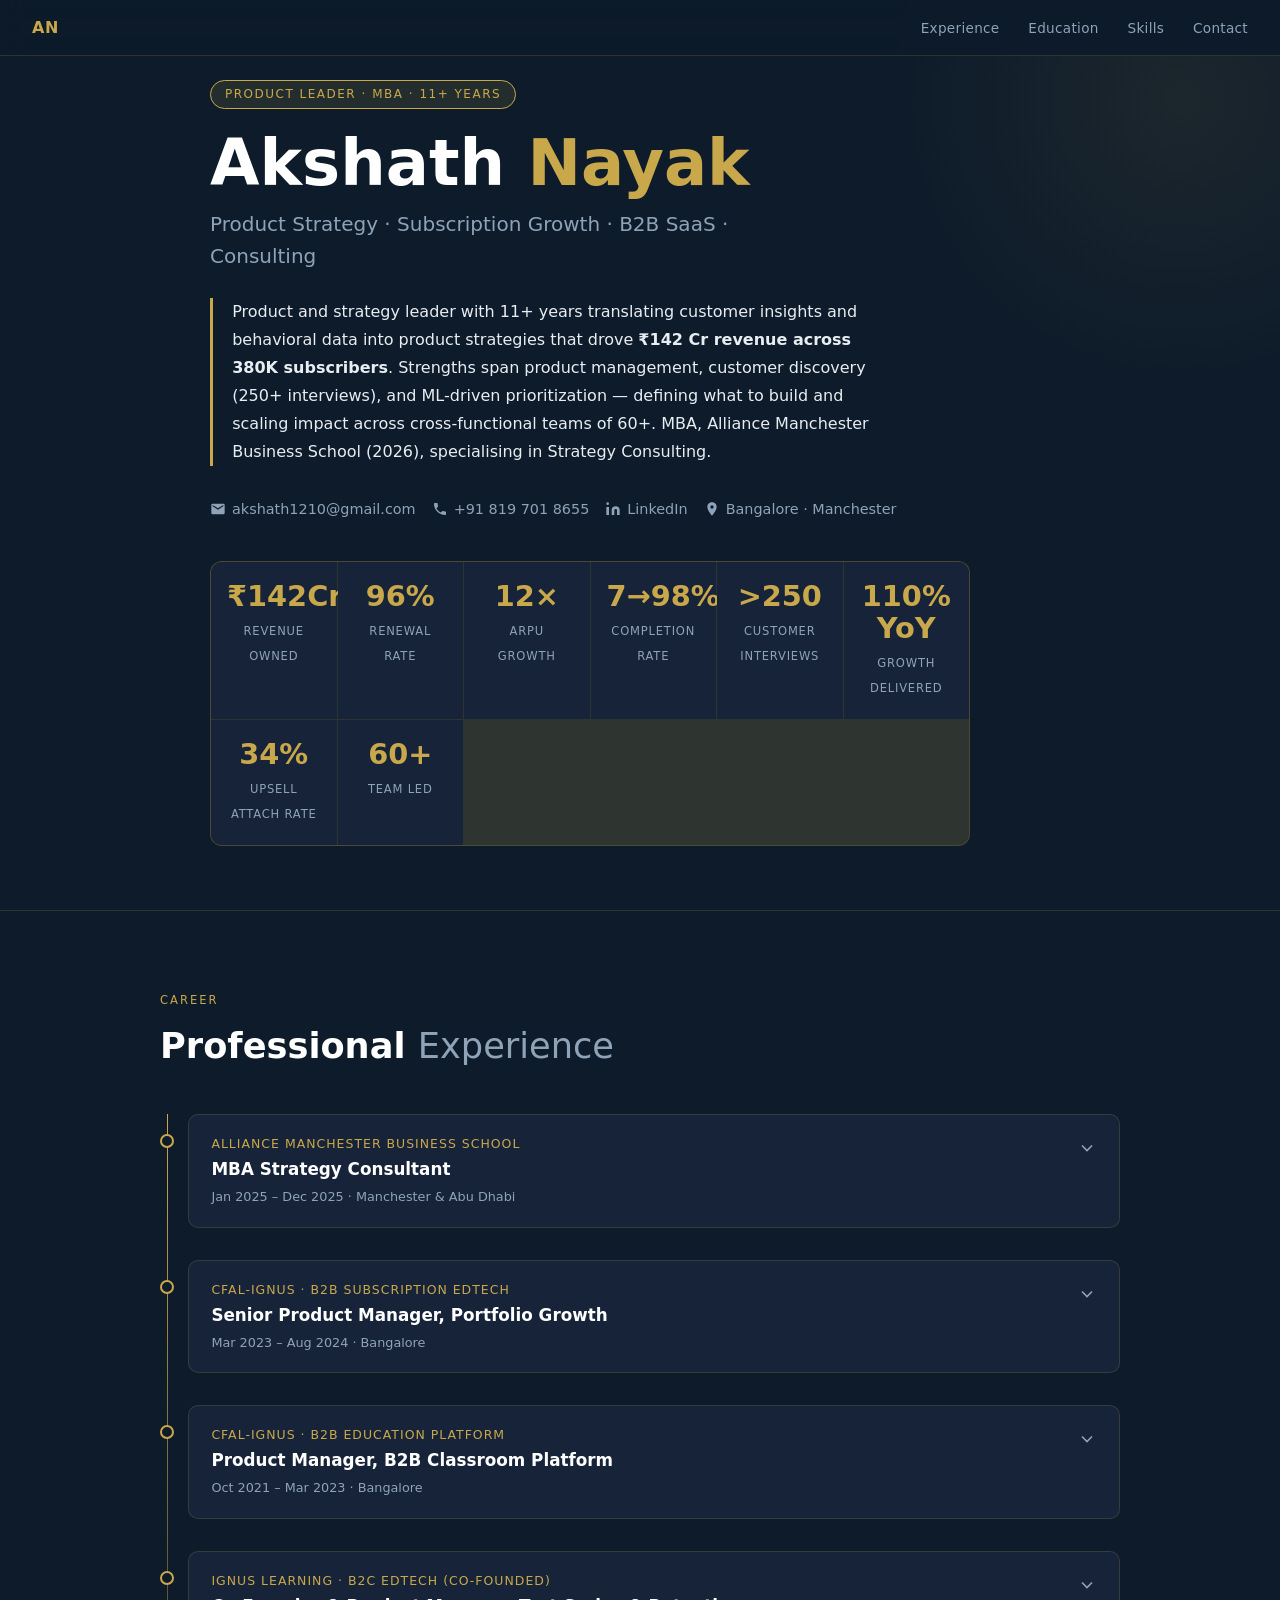
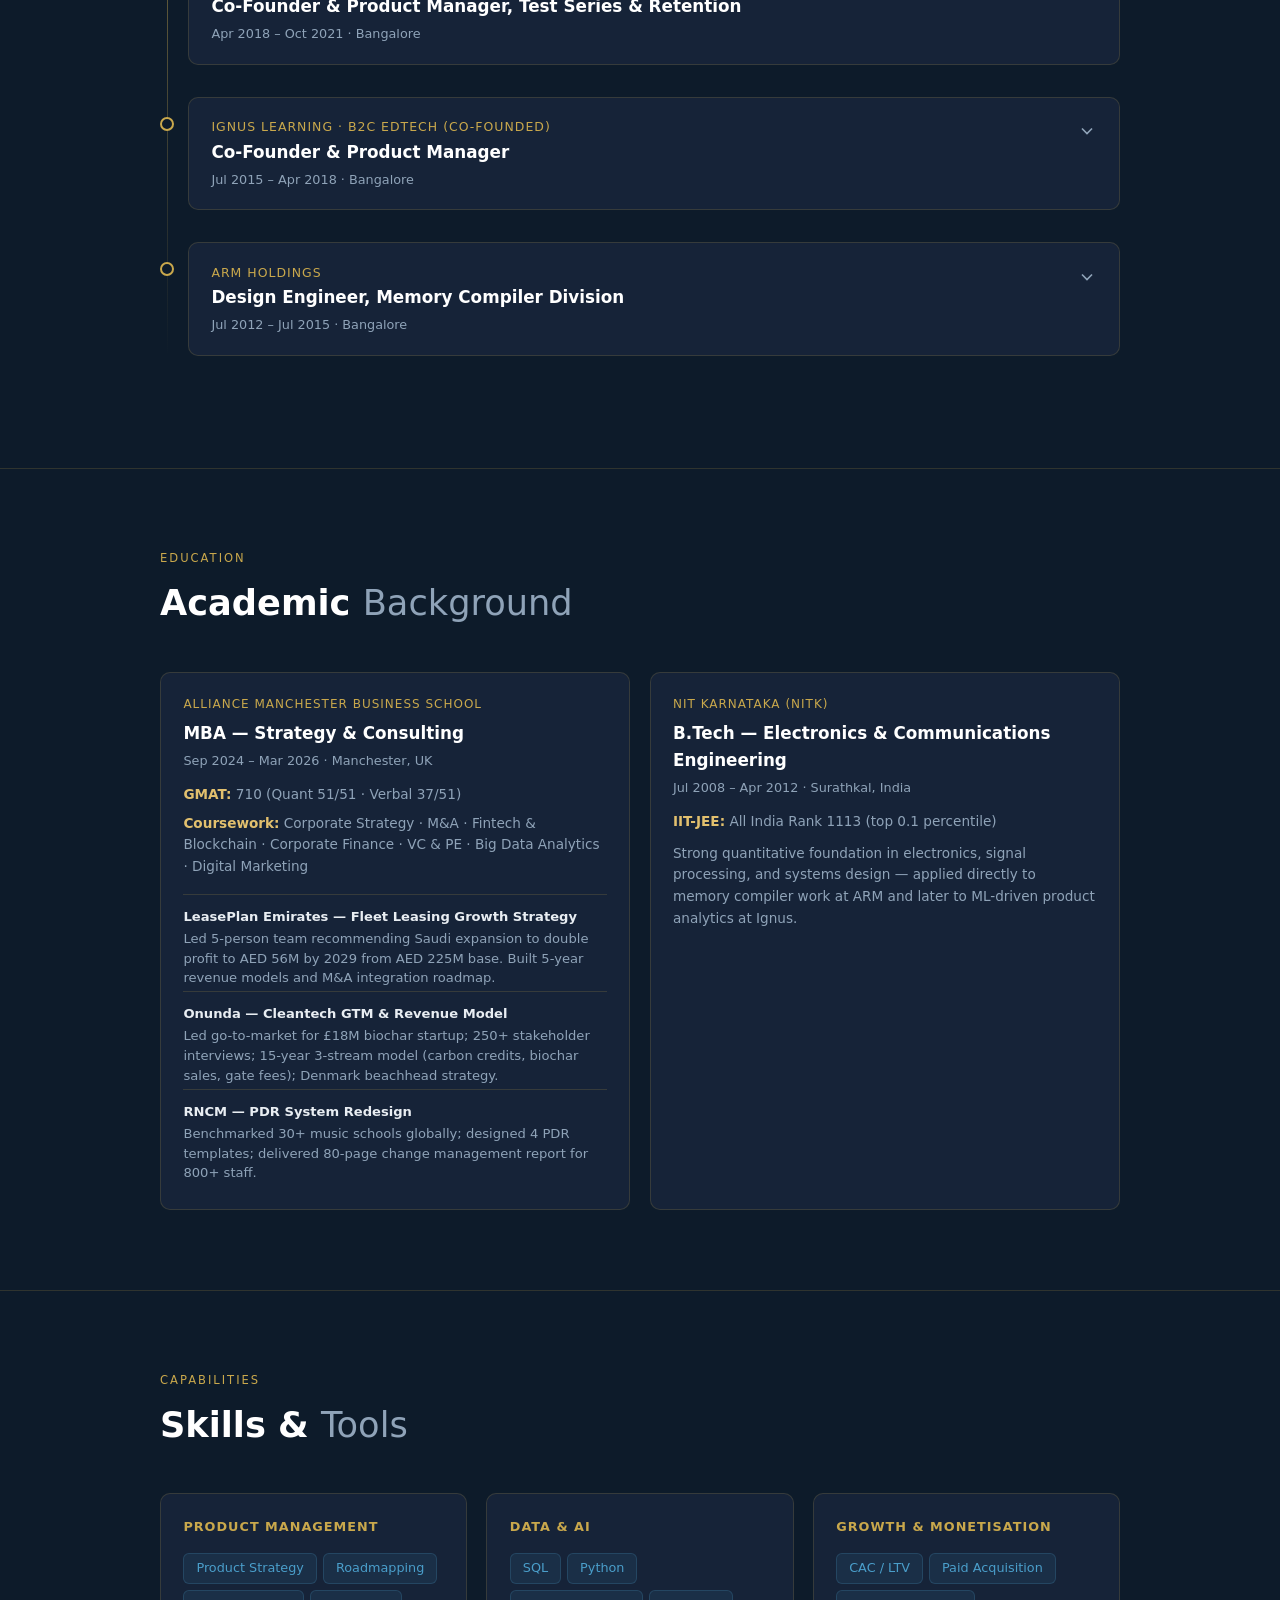
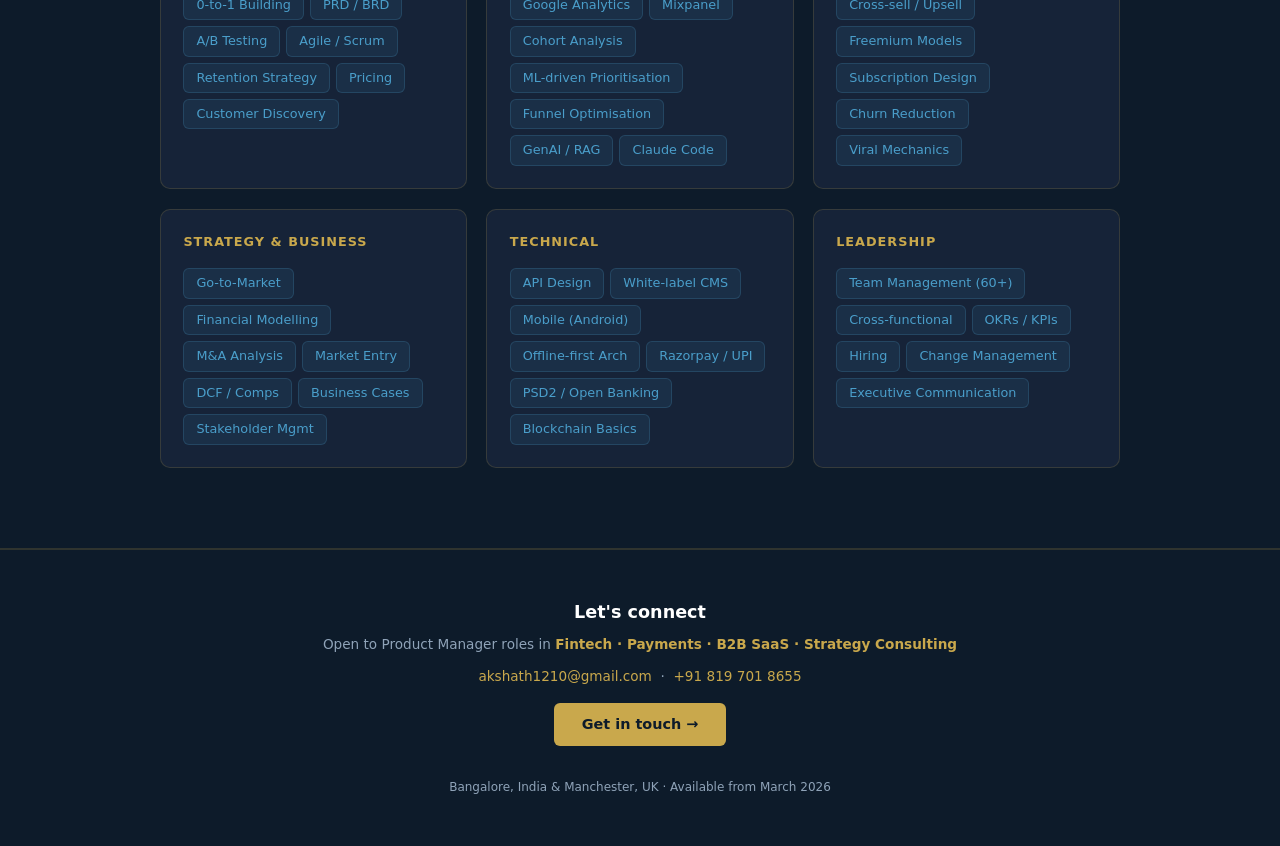
==== index.html @ f78ecde2 "Rename akshath.html to index.html" ====
<!DOCTYPE html>
<html lang="en">
<head>
  <meta charset="UTF-8">
  <meta name="viewport" content="width=device-width, initial-scale=1.0">
  <title>Akshath Nayak — Product Leader</title>
  <style>
    :root {
      --navy: #0d1b2a;
      --navy-mid: #142236;
      --navy-light: #1e3452;
      --gold: #c9a84c;
      --gold-light: #e2c06e;
      --gold-pale: #f0d898;
      --text: #e8edf2;
      --text-muted: #8fa3b8;
      --accent: #4a9eca;
      --card-bg: #162338;
      --card-border: rgba(201,168,76,0.18);
    }

    * { margin: 0; padding: 0; box-sizing: border-box; }

    html { scroll-behavior: smooth; }

    body {
      background: var(--navy);
      color: var(--text);
      font-family: 'Segoe UI', system-ui, -apple-system, sans-serif;
      line-height: 1.6;
      overflow-x: hidden;
    }

    /* ── NAV ── */
    nav {
      position: fixed; top: 0; left: 0; right: 0; z-index: 100;
      background: rgba(13,27,42,0.92);
      backdrop-filter: blur(10px);
      border-bottom: 1px solid var(--card-border);
      display: flex; align-items: center; justify-content: space-between;
      padding: 0 2rem; height: 56px;
    }
    nav .brand { color: var(--gold); font-weight: 700; font-size: 1rem; letter-spacing: 0.5px; }
    nav ul { list-style: none; display: flex; gap: 1.8rem; }
    nav a { color: var(--text-muted); text-decoration: none; font-size: 0.85rem; letter-spacing: 0.3px; transition: color 0.2s; }
    nav a:hover { color: var(--gold); }

    /* ── HERO ── */
    #hero {
      min-height: 100vh;
      display: flex; flex-direction: column; justify-content: center;
      padding: 80px 2rem 4rem;
      position: relative;
      overflow: hidden;
    }
    #hero::before {
      content: '';
      position: absolute; top: -200px; right: -200px;
      width: 600px; height: 600px;
      background: radial-gradient(circle, rgba(201,168,76,0.08) 0%, transparent 70%);
      pointer-events: none;
    }
    .hero-inner { max-width: 860px; margin: 0 auto; width: 100%; }
    .hero-tag {
      display: inline-block;
      background: rgba(201,168,76,0.12);
      border: 1px solid var(--gold);
      color: var(--gold);
      font-size: 0.75rem; letter-spacing: 1.5px; text-transform: uppercase;
      padding: 4px 14px; border-radius: 20px; margin-bottom: 1.2rem;
    }
    h1 {
      font-size: clamp(2.4rem, 6vw, 4rem);
      font-weight: 700; line-height: 1.1;
      color: #fff;
      margin-bottom: 0.6rem;
    }
    h1 span { color: var(--gold); }
    .hero-sub {
      font-size: clamp(1rem, 2.5vw, 1.25rem);
      color: var(--text-muted);
      margin-bottom: 1.6rem;
      max-width: 620px;
    }
    .hero-summary {
      font-size: 1rem; color: var(--text);
      max-width: 680px; line-height: 1.75;
      margin-bottom: 2rem;
      border-left: 3px solid var(--gold);
      padding-left: 1.2rem;
    }
    .hero-contacts {
      display: flex; flex-wrap: wrap; gap: 1rem; margin-bottom: 2.5rem;
    }
    .hero-contacts a {
      color: var(--text-muted); text-decoration: none; font-size: 0.9rem;
      display: flex; align-items: center; gap: 6px;
      transition: color 0.2s;
    }
    .hero-contacts a:hover { color: var(--gold); }
    .hero-contacts svg { width: 16px; height: 16px; fill: currentColor; }

    /* ── STATS ROW ── */
    .stats-row {
      display: grid; grid-template-columns: repeat(auto-fit, minmax(120px, 1fr));
      gap: 1px; background: var(--card-border);
      border: 1px solid var(--card-border); border-radius: 12px;
      overflow: hidden; max-width: 760px;
    }
    .stat {
      background: var(--card-bg);
      padding: 1.2rem 1rem; text-align: center;
      transition: background 0.2s;
    }
    .stat:hover { background: var(--navy-light); }
    .stat-num {
      display: block;
      font-size: 1.8rem; font-weight: 700; color: var(--gold);
      line-height: 1.1; margin-bottom: 4px;
    }
    .stat-label { font-size: 0.72rem; color: var(--text-muted); text-transform: uppercase; letter-spacing: 0.8px; }

    /* ── SECTIONS ── */
    section { padding: 80px 2rem; }
    .section-inner { max-width: 960px; margin: 0 auto; }
    .section-title {
      font-size: 0.72rem; text-transform: uppercase; letter-spacing: 2px;
      color: var(--gold); margin-bottom: 0.5rem;
    }
    h2 { font-size: clamp(1.6rem, 3vw, 2.2rem); color: #fff; margin-bottom: 2.5rem; }
    h2 .dim { color: var(--text-muted); font-weight: 400; }

    /* ── TIMELINE ── */
    .timeline { position: relative; padding-left: 28px; }
    .timeline::before {
      content: ''; position: absolute; left: 7px; top: 0; bottom: 0;
      width: 1px; background: linear-gradient(to bottom, var(--gold), transparent);
    }
    .tl-item { position: relative; margin-bottom: 2rem; }
    .tl-dot {
      position: absolute; left: -28px; top: 20px;
      width: 14px; height: 14px; border-radius: 50%;
      background: var(--navy); border: 2px solid var(--gold);
      transition: background 0.2s;
      cursor: pointer;
    }
    .tl-item.open .tl-dot { background: var(--gold); }

    .tl-card {
      background: var(--card-bg);
      border: 1px solid var(--card-border);
      border-radius: 10px; overflow: hidden;
      transition: border-color 0.2s;
    }
    .tl-card:hover { border-color: rgba(201,168,76,0.4); }
    .tl-item.open .tl-card { border-color: var(--gold); }

    .tl-header {
      padding: 1.2rem 1.4rem;
      cursor: pointer;
      display: grid;
      grid-template-columns: 1fr auto;
      gap: 0.5rem;
      align-items: start;
    }
    .tl-company { font-size: 0.78rem; color: var(--gold); text-transform: uppercase; letter-spacing: 1px; margin-bottom: 2px; }
    .tl-title { font-size: 1.05rem; font-weight: 600; color: #fff; margin-bottom: 4px; }
    .tl-date { font-size: 0.8rem; color: var(--text-muted); }
    .tl-chevron {
      width: 20px; height: 20px; color: var(--text-muted);
      transition: transform 0.3s;
      flex-shrink: 0; margin-top: 4px;
    }
    .tl-item.open .tl-chevron { transform: rotate(180deg); }

    .tl-body {
      max-height: 0; overflow: hidden;
      transition: max-height 0.4s ease, padding 0.3s ease;
    }
    .tl-item.open .tl-body { max-height: 600px; }
    .tl-body-inner {
      padding: 0 1.4rem 1.4rem;
      border-top: 1px solid var(--card-border);
    }
    .tl-chips { display: flex; flex-wrap: wrap; gap: 6px; margin: 1rem 0 0.8rem; }
    .chip {
      font-size: 0.72rem; padding: 3px 10px; border-radius: 20px;
      background: rgba(201,168,76,0.1); color: var(--gold-light);
      border: 1px solid rgba(201,168,76,0.25);
    }
    .tl-bullets { list-style: none; margin-top: 0.8rem; }
    .tl-bullets li {
      padding: 5px 0 5px 16px; position: relative;
      font-size: 0.9rem; color: var(--text-muted); line-height: 1.6;
    }
    .tl-bullets li::before {
      content: ''; position: absolute; left: 0; top: 13px;
      width: 5px; height: 5px; border-radius: 50%;
      background: var(--gold);
    }
    .tl-bullets li strong { color: var(--text); }
    .tl-bullets .metric { color: var(--gold-light); font-weight: 600; }

    /* ── SKILLS ── */
    .skills-grid { display: grid; grid-template-columns: repeat(auto-fit, minmax(240px, 1fr)); gap: 1.2rem; }
    .skill-group {
      background: var(--card-bg);
      border: 1px solid var(--card-border);
      border-radius: 10px; padding: 1.4rem;
    }
    .skill-group h3 { font-size: 0.8rem; color: var(--gold); text-transform: uppercase; letter-spacing: 1px; margin-bottom: 1rem; }
    .skill-tags { display: flex; flex-wrap: wrap; gap: 6px; }
    .skill-tag {
      font-size: 0.8rem; padding: 4px 12px; border-radius: 6px;
      background: rgba(74,158,202,0.1); color: var(--accent);
      border: 1px solid rgba(74,158,202,0.2);
    }

    /* ── EDUCATION ── */
    .edu-grid { display: grid; grid-template-columns: repeat(auto-fit, minmax(280px, 1fr)); gap: 1.2rem; }
    .edu-card {
      background: var(--card-bg);
      border: 1px solid var(--card-border);
      border-radius: 10px; padding: 1.4rem;
    }
    .edu-school { font-size: 0.75rem; color: var(--gold); text-transform: uppercase; letter-spacing: 1px; margin-bottom: 6px; }
    .edu-degree { font-size: 1.05rem; font-weight: 600; color: #fff; margin-bottom: 4px; }
    .edu-date { font-size: 0.8rem; color: var(--text-muted); margin-bottom: 0.8rem; }
    .edu-detail { font-size: 0.85rem; color: var(--text-muted); margin-bottom: 0.4rem; }
    .edu-detail strong { color: var(--gold-light); }
    .edu-projects { margin-top: 1rem; }
    .edu-proj {
      border-top: 1px solid var(--card-border);
      padding: 0.7rem 0 0.2rem;
      font-size: 0.82rem;
    }
    .edu-proj-title { color: var(--text); font-weight: 600; margin-bottom: 2px; }
    .edu-proj-desc { color: var(--text-muted); line-height: 1.5; }

    /* ── FOOTER ── */
    footer {
      text-align: center; padding: 3rem 2rem;
      border-top: 1px solid var(--card-border);
      color: var(--text-muted); font-size: 0.85rem;
    }
    footer a { color: var(--gold); text-decoration: none; }
    .footer-cta {
      display: inline-block; margin-top: 1rem;
      padding: 10px 28px; border-radius: 6px;
      background: var(--gold); color: var(--navy);
      font-weight: 700; font-size: 0.9rem;
      text-decoration: none; transition: background 0.2s;
    }
    .footer-cta:hover { background: var(--gold-light); color: var(--navy); }

    /* ── MISC ── */
    .divider { border: none; border-top: 1px solid var(--card-border); margin: 0; }

    @media (max-width: 600px) {
      nav ul { gap: 1rem; }
      .hero-contacts { flex-direction: column; }
      .stats-row { grid-template-columns: repeat(2, 1fr); }
    }
  </style>
</head>
<body>

<!-- NAV -->
<nav>
  <span class="brand">AN</span>
  <ul>
    <li><a href="#experience">Experience</a></li>
    <li><a href="#education">Education</a></li>
    <li><a href="#skills">Skills</a></li>
    <li><a href="#contact">Contact</a></li>
  </ul>
</nav>

<!-- HERO -->
<section id="hero">
  <div class="hero-inner">
    <span class="hero-tag">Product Leader · MBA · 11+ Years</span>
    <h1>Akshath <span>Nayak</span></h1>
    <p class="hero-sub">Product Strategy · Subscription Growth · B2B SaaS · Consulting</p>
    <p class="hero-summary">
      Product and strategy leader with 11+ years translating customer insights and behavioral data
      into product strategies that drove <strong>₹142 Cr revenue across 380K subscribers</strong>.
      Strengths span product management, customer discovery (250+ interviews), and ML-driven
      prioritization — defining what to build and scaling impact across cross-functional teams of 60+.
      MBA, Alliance Manchester Business School (2026), specialising in Strategy Consulting.
    </p>
    <div class="hero-contacts">
      <a href="mailto:akshath1210@gmail.com">
        <svg viewBox="0 0 24 24"><path d="M20 4H4a2 2 0 00-2 2v12a2 2 0 002 2h16a2 2 0 002-2V6a2 2 0 00-2-2zm0 4l-8 5-8-5V6l8 5 8-5v2z"/></svg>
        akshath1210@gmail.com
      </a>
      <a href="tel:+918197018655">
        <svg viewBox="0 0 24 24"><path d="M6.6 10.8c1.4 2.8 3.8 5.1 6.6 6.6l2.2-2.2c.3-.3.7-.4 1-.2 1.1.4 2.3.6 3.6.6.6 0 1 .4 1 1V20c0 .6-.4 1-1 1-9.4 0-17-7.6-17-17 0-.6.4-1 1-1h3.5c.6 0 1 .4 1 1 0 1.3.2 2.5.6 3.6.1.3 0 .7-.2 1L6.6 10.8z"/></svg>
        +91 819 701 8655
      </a>
      <a href="#">
        <svg viewBox="0 0 24 24"><path d="M16 8a6 6 0 016 6v7h-4v-7a2 2 0 00-2-2 2 2 0 00-2 2v7h-4v-7a6 6 0 016-6zM2 9h4v12H2zm2-3a2 2 0 100-4 2 2 0 000 4z"/></svg>
        LinkedIn
      </a>
      <a href="#">
        <svg viewBox="0 0 24 24"><path d="M12 2C8.13 2 5 5.13 5 9c0 5.25 7 13 7 13s7-7.75 7-13c0-3.87-3.13-7-7-7zm0 9.5a2.5 2.5 0 110-5 2.5 2.5 0 010 5z"/></svg>
        Bangalore · Manchester
      </a>
    </div>

    <div class="stats-row">
      <div class="stat">
        <span class="stat-num" data-target="142" data-prefix="₹" data-suffix="Cr">0</span>
        <span class="stat-label">Revenue Owned</span>
      </div>
      <div class="stat">
        <span class="stat-num" data-target="96" data-suffix="%">0</span>
        <span class="stat-label">Renewal Rate</span>
      </div>
      <div class="stat">
        <span class="stat-num">12×</span>
        <span class="stat-label">ARPU Growth</span>
      </div>
      <div class="stat">
        <span class="stat-num">7→98%</span>
        <span class="stat-label">Completion Rate</span>
      </div>
      <div class="stat">
        <span class="stat-num" data-target="250" data-prefix=">" >0</span>
        <span class="stat-label">Customer Interviews</span>
      </div>
      <div class="stat">
        <span class="stat-num" data-target="110" data-suffix="% YoY">0</span>
        <span class="stat-label">Growth Delivered</span>
      </div>
      <div class="stat">
        <span class="stat-num" data-target="34" data-suffix="%">0</span>
        <span class="stat-label">Upsell Attach Rate</span>
      </div>
      <div class="stat">
        <span class="stat-num" data-target="60" data-suffix="+">0</span>
        <span class="stat-label">Team Led</span>
      </div>
    </div>
  </div>
</section>

<hr class="divider">

<!-- EXPERIENCE -->
<section id="experience">
  <div class="section-inner">
    <p class="section-title">Career</p>
    <h2>Professional <span class="dim">Experience</span></h2>

    <div class="timeline">

      <!-- MBA Consulting -->
      <div class="tl-item" id="job-mba">
        <div class="tl-dot" onclick="toggleJob('job-mba')"></div>
        <div class="tl-card">
          <div class="tl-header" onclick="toggleJob('job-mba')">
            <div>
              <div class="tl-company">Alliance Manchester Business School</div>
              <div class="tl-title">MBA Strategy Consultant</div>
              <div class="tl-date">Jan 2025 – Dec 2025 · Manchester &amp; Abu Dhabi</div>
            </div>
            <svg class="tl-chevron" viewBox="0 0 24 24" fill="none" stroke="currentColor" stroke-width="2"><polyline points="6 9 12 15 18 9"/></svg>
          </div>
          <div class="tl-body">
            <div class="tl-body-inner">
              <div class="tl-chips">
                <span class="chip">Strategy Consulting</span>
                <span class="chip">Financial Modelling</span>
                <span class="chip">Market Entry</span>
                <span class="chip">GTM Strategy</span>
                <span class="chip">Stakeholder Interviews</span>
              </div>
              <ul class="tl-bullets">
                <li><strong>LeasePlan Emirates (Jan–Jun 2025):</strong> Repositioned an <span class="metric">AED 225M</span> fleet-leasing business toward integrated mobility; evaluated 25+ strategic opportunities and recommended Saudi Arabia expansion to double profit by 2029 — <span class="metric">29% margin, 14,340-unit fleet.</span></li>
                <li><strong>Onunda — Cleantech Biochar Startup (Jul–Dec 2025):</strong> Built go-to-market strategy and a 15-year, 3-stream revenue model for an <span class="metric">£18M</span> cleantech startup; ran <span class="metric">250+ stakeholder interviews</span> across utilities, agriculture, and regulators; authored global-expansion playbook identifying Denmark as beachhead market.</li>
              </ul>
            </div>
          </div>
        </div>
      </div>

      <!-- CFAL SPM -->
      <div class="tl-item" id="job-cfal-spm">
        <div class="tl-dot" onclick="toggleJob('job-cfal-spm')"></div>
        <div class="tl-card">
          <div class="tl-header" onclick="toggleJob('job-cfal-spm')">
            <div>
              <div class="tl-company">CFAL-Ignus · B2B Subscription Edtech</div>
              <div class="tl-title">Senior Product Manager, Portfolio Growth</div>
              <div class="tl-date">Mar 2023 – Aug 2024 · Bangalore</div>
            </div>
            <svg class="tl-chevron" viewBox="0 0 24 24" fill="none" stroke="currentColor" stroke-width="2"><polyline points="6 9 12 15 18 9"/></svg>
          </div>
          <div class="tl-body">
            <div class="tl-body-inner">
              <div class="tl-chips">
                <span class="chip">Portfolio PM</span>
                <span class="chip">Subscription Growth</span>
                <span class="chip">Retention</span>
                <span class="chip">B2B Renewals</span>
                <span class="chip">Paid Acquisition</span>
                <span class="chip">Team Leadership</span>
              </div>
              <ul class="tl-bullets">
                <li>Owned product and revenue strategy for a <span class="metric">5-product subscription portfolio (₹142 Cr, 380K subscribers)</span>; defined key metrics and quarterly roadmaps; led 5 PMs across cross-functional teams of 60+ (engineering, content, sales).</li>
                <li>Translated churn analysis into a multi-year bundling strategy (8% discount) and a white-label CMS (10-person eng team), reaching a <span class="metric">96–100% B2B renewal rate</span> across 140 school partnerships.</li>
                <li>Drove <span class="metric">110% YoY growth</span> in test series product through ₹14 Cr paid acquisition (Google, Instagram, influencers) and a cross-product recommendation engine generating 25% incremental revenue.</li>
              </ul>
            </div>
          </div>
        </div>
      </div>

      <!-- CFAL PM -->
      <div class="tl-item" id="job-cfal-pm">
        <div class="tl-dot" onclick="toggleJob('job-cfal-pm')"></div>
        <div class="tl-card">
          <div class="tl-header" onclick="toggleJob('job-cfal-pm')">
            <div>
              <div class="tl-company">CFAL-Ignus · B2B Education Platform</div>
              <div class="tl-title">Product Manager, B2B Classroom Platform</div>
              <div class="tl-date">Oct 2021 – Mar 2023 · Bangalore</div>
            </div>
            <svg class="tl-chevron" viewBox="0 0 24 24" fill="none" stroke="currentColor" stroke-width="2"><polyline points="6 9 12 15 18 9"/></svg>
          </div>
          <div class="tl-body">
            <div class="tl-body-inner">
              <div class="tl-chips">
                <span class="chip">0-to-1 Build</span>
                <span class="chip">Real-time Architecture</span>
                <span class="chip">B2B SaaS</span>
                <span class="chip">Stakeholder Management</span>
              </div>
              <ul class="tl-bullets">
                <li>Pitched and built teacher-controlled synchronous learning platform for grades 7–10; led a <span class="metric">36-person team</span> (engineering, content, sales) from concept to launch across 52 schools and 9,800 students — <span class="metric">₹19.6 Cr in 18 months.</span></li>
                <li>Designed real-time classroom orchestration: content sync to tablets, timed assessments, live leaderboards, simulations, and automated parent-reporting — one-click progress reports that became the key sales driver for school adoption.</li>
                <li>Built product as strategic funnel capturing students in grades 7–10 to reduce churn to competitors in premium grades 11–12.</li>
              </ul>
            </div>
          </div>
        </div>
      </div>

      <!-- Ignus Co-Founder 2 -->
      <div class="tl-item" id="job-ignus2">
        <div class="tl-dot" onclick="toggleJob('job-ignus2')"></div>
        <div class="tl-card">
          <div class="tl-header" onclick="toggleJob('job-ignus2')">
            <div>
              <div class="tl-company">Ignus Learning · B2C Edtech (Co-founded)</div>
              <div class="tl-title">Co-Founder &amp; Product Manager, Test Series &amp; Retention</div>
              <div class="tl-date">Apr 2018 – Oct 2021 · Bangalore</div>
            </div>
            <svg class="tl-chevron" viewBox="0 0 24 24" fill="none" stroke="currentColor" stroke-width="2"><polyline points="6 9 12 15 18 9"/></svg>
          </div>
          <div class="tl-body">
            <div class="tl-body-inner">
              <div class="tl-chips">
                <span class="chip">ML Analytics</span>
                <span class="chip">Marketplace</span>
                <span class="chip">ARPU Expansion</span>
                <span class="chip">Retention</span>
                <span class="chip">Two-sided Platform</span>
              </div>
              <ul class="tl-bullets">
                <li>Launched analytics-led test series (ML weak-topic identification, rank prediction, benchmarking vs top scorers), scaling to <span class="metric">70,000 paid users</span> and becoming the primary revenue driver.</li>
                <li>Identified bottom-quartile churn risk; launched 1:1 live-mentoring marketplace (teacher revenue-share model) — <span class="metric">34% attach rate (24,000 subscribers)</span>, lifting ARPU from ₹2,000 to <span class="metric">₹25,000.</span></li>
                <li>Drove 15%+ YoY retention improvement through A/B testing, adaptive study plans, auto-timetables, and concept-linked solutions.</li>
              </ul>
            </div>
          </div>
        </div>
      </div>

      <!-- Ignus Co-Founder 1 -->
      <div class="tl-item" id="job-ignus1">
        <div class="tl-dot" onclick="toggleJob('job-ignus1')"></div>
        <div class="tl-card">
          <div class="tl-header" onclick="toggleJob('job-ignus1')">
            <div>
              <div class="tl-company">Ignus Learning · B2C Edtech (Co-founded)</div>
              <div class="tl-title">Co-Founder &amp; Product Manager</div>
              <div class="tl-date">Jul 2015 – Apr 2018 · Bangalore</div>
            </div>
            <svg class="tl-chevron" viewBox="0 0 24 24" fill="none" stroke="currentColor" stroke-width="2"><polyline points="6 9 12 15 18 9"/></svg>
          </div>
          <div class="tl-body">
            <div class="tl-body-inner">
              <div class="tl-chips">
                <span class="chip">0-to-1</span>
                <span class="chip">Freemium</span>
                <span class="chip">User Research</span>
                <span class="chip">Funnel Optimisation</span>
                <span class="chip">College Partnerships</span>
              </div>
              <ul class="tl-bullets">
                <li>Scaled B2C exam prep platform from <span class="metric">0 to 31,500 paid subscribers</span> across 130 colleges; led team of 15+ through product roadmap, freemium pricing experiments, and analytics-driven funnel optimisation.</li>
                <li>Conducted 200 hours of user research (teaching JEE classes); redesigned from 8-hour monolithic content to modular 2-hour segments — completion rate improved from <span class="metric">7% to 98%</span>, driving 90%+ YoY retention.</li>
                <li>Built platform to profitability (₹2.08 Cr revenue) without external funding; recovered ₹1 Cr pooled investment.</li>
              </ul>
            </div>
          </div>
        </div>
      </div>

      <!-- ARM -->
      <div class="tl-item" id="job-arm">
        <div class="tl-dot" onclick="toggleJob('job-arm')"></div>
        <div class="tl-card">
          <div class="tl-header" onclick="toggleJob('job-arm')">
            <div>
              <div class="tl-company">ARM Holdings</div>
              <div class="tl-title">Design Engineer, Memory Compiler Division</div>
              <div class="tl-date">Jul 2012 – Jul 2015 · Bangalore</div>
            </div>
            <svg class="tl-chevron" viewBox="0 0 24 24" fill="none" stroke="currentColor" stroke-width="2"><polyline points="6 9 12 15 18 9"/></svg>
          </div>
          <div class="tl-body">
            <div class="tl-body-inner">
              <div class="tl-chips">
                <span class="chip">Semiconductor IP</span>
                <span class="chip">SRAM Compilers</span>
                <span class="chip">Global Team</span>
                <span class="chip">Hardware-Software Interface</span>
              </div>
              <ul class="tl-bullets">
                <li>Designed parameterized SRAM memory compilers enabling semiconductor customers to generate custom configurations; IP shipped in <span class="metric">billions of devices</span> globally.</li>
                <li>Collaborated with global team on compiler architecture, validation, integration, and customer support across process nodes.</li>
                <li>Left to co-found Ignus — applying product thinking from ARM (modular design, user-centric customisation) to edtech platform development.</li>
              </ul>
            </div>
          </div>
        </div>
      </div>

    </div><!-- /timeline -->
  </div>
</section>

<hr class="divider">

<!-- EDUCATION -->
<section id="education">
  <div class="section-inner">
    <p class="section-title">Education</p>
    <h2>Academic <span class="dim">Background</span></h2>

    <div class="edu-grid">
      <div class="edu-card">
        <div class="edu-school">Alliance Manchester Business School</div>
        <div class="edu-degree">MBA — Strategy &amp; Consulting</div>
        <div class="edu-date">Sep 2024 – Mar 2026 · Manchester, UK</div>
        <div class="edu-detail"><strong>GMAT:</strong> 710 (Quant 51/51 · Verbal 37/51)</div>
        <div class="edu-detail"><strong>Coursework:</strong> Corporate Strategy · M&amp;A · Fintech &amp; Blockchain · Corporate Finance · VC &amp; PE · Big Data Analytics · Digital Marketing</div>
        <div class="edu-projects">
          <div class="edu-proj">
            <div class="edu-proj-title">LeasePlan Emirates — Fleet Leasing Growth Strategy</div>
            <div class="edu-proj-desc">Led 5-person team recommending Saudi expansion to double profit to AED 56M by 2029 from AED 225M base. Built 5-year revenue models and M&amp;A integration roadmap.</div>
          </div>
          <div class="edu-proj">
            <div class="edu-proj-title">Onunda — Cleantech GTM &amp; Revenue Model</div>
            <div class="edu-proj-desc">Led go-to-market for £18M biochar startup; 250+ stakeholder interviews; 15-year 3-stream model (carbon credits, biochar sales, gate fees); Denmark beachhead strategy.</div>
          </div>
          <div class="edu-proj">
            <div class="edu-proj-title">RNCM — PDR System Redesign</div>
            <div class="edu-proj-desc">Benchmarked 30+ music schools globally; designed 4 PDR templates; delivered 80-page change management report for 800+ staff.</div>
          </div>
        </div>
      </div>

      <div class="edu-card">
        <div class="edu-school">NIT Karnataka (NITK)</div>
        <div class="edu-degree">B.Tech — Electronics &amp; Communications Engineering</div>
        <div class="edu-date">Jul 2008 – Apr 2012 · Surathkal, India</div>
        <div class="edu-detail"><strong>IIT-JEE:</strong> All India Rank 1113 (top 0.1 percentile)</div>
        <div class="edu-detail" style="margin-top:0.6rem; color: var(--text-muted); font-size:0.85rem;">Strong quantitative foundation in electronics, signal processing, and systems design — applied directly to memory compiler work at ARM and later to ML-driven product analytics at Ignus.</div>
      </div>
    </div>
  </div>
</section>

<hr class="divider">

<!-- SKILLS -->
<section id="skills">
  <div class="section-inner">
    <p class="section-title">Capabilities</p>
    <h2>Skills &amp; <span class="dim">Tools</span></h2>

    <div class="skills-grid">
      <div class="skill-group">
        <h3>Product Management</h3>
        <div class="skill-tags">
          <span class="skill-tag">Product Strategy</span>
          <span class="skill-tag">Roadmapping</span>
          <span class="skill-tag">0-to-1 Building</span>
          <span class="skill-tag">PRD / BRD</span>
          <span class="skill-tag">A/B Testing</span>
          <span class="skill-tag">Agile / Scrum</span>
          <span class="skill-tag">Retention Strategy</span>
          <span class="skill-tag">Pricing</span>
          <span class="skill-tag">Customer Discovery</span>
        </div>
      </div>
      <div class="skill-group">
        <h3>Data &amp; AI</h3>
        <div class="skill-tags">
          <span class="skill-tag">SQL</span>
          <span class="skill-tag">Python</span>
          <span class="skill-tag">Google Analytics</span>
          <span class="skill-tag">Mixpanel</span>
          <span class="skill-tag">Cohort Analysis</span>
          <span class="skill-tag">ML-driven Prioritisation</span>
          <span class="skill-tag">Funnel Optimisation</span>
          <span class="skill-tag">GenAI / RAG</span>
          <span class="skill-tag">Claude Code</span>
        </div>
      </div>
      <div class="skill-group">
        <h3>Growth &amp; Monetisation</h3>
        <div class="skill-tags">
          <span class="skill-tag">CAC / LTV</span>
          <span class="skill-tag">Paid Acquisition</span>
          <span class="skill-tag">Cross-sell / Upsell</span>
          <span class="skill-tag">Freemium Models</span>
          <span class="skill-tag">Subscription Design</span>
          <span class="skill-tag">Churn Reduction</span>
          <span class="skill-tag">Viral Mechanics</span>
        </div>
      </div>
      <div class="skill-group">
        <h3>Strategy &amp; Business</h3>
        <div class="skill-tags">
          <span class="skill-tag">Go-to-Market</span>
          <span class="skill-tag">Financial Modelling</span>
          <span class="skill-tag">M&amp;A Analysis</span>
          <span class="skill-tag">Market Entry</span>
          <span class="skill-tag">DCF / Comps</span>
          <span class="skill-tag">Business Cases</span>
          <span class="skill-tag">Stakeholder Mgmt</span>
        </div>
      </div>
      <div class="skill-group">
        <h3>Technical</h3>
        <div class="skill-tags">
          <span class="skill-tag">API Design</span>
          <span class="skill-tag">White-label CMS</span>
          <span class="skill-tag">Mobile (Android)</span>
          <span class="skill-tag">Offline-first Arch</span>
          <span class="skill-tag">Razorpay / UPI</span>
          <span class="skill-tag">PSD2 / Open Banking</span>
          <span class="skill-tag">Blockchain Basics</span>
        </div>
      </div>
      <div class="skill-group">
        <h3>Leadership</h3>
        <div class="skill-tags">
          <span class="skill-tag">Team Management (60+)</span>
          <span class="skill-tag">Cross-functional</span>
          <span class="skill-tag">OKRs / KPIs</span>
          <span class="skill-tag">Hiring</span>
          <span class="skill-tag">Change Management</span>
          <span class="skill-tag">Executive Communication</span>
        </div>
      </div>
    </div>
  </div>
</section>

<hr class="divider">

<!-- FOOTER / CONTACT -->
<footer id="contact">
  <p style="font-size:1.1rem; color:#fff; font-weight:600; margin-bottom:0.5rem;">Let's connect</p>
  <p>Open to Product Manager roles in <strong style="color:var(--gold)">Fintech · Payments · B2B SaaS · Strategy Consulting</strong></p>
  <p style="margin-top:0.6rem;">
    <a href="mailto:akshath1210@gmail.com">akshath1210@gmail.com</a> &nbsp;·&nbsp;
    <a href="tel:+918197018655">+91 819 701 8655</a>
  </p>
  <a class="footer-cta" href="mailto:akshath1210@gmail.com">Get in touch →</a>
  <p style="margin-top:2rem; font-size:0.75rem; color: var(--text-muted);">Bangalore, India &amp; Manchester, UK · Available from March 2026</p>
</footer>

<script>
  // Toggle timeline items
  function toggleJob(id) {
    const el = document.getElementById(id);
    el.classList.toggle('open');
  }

  // Count-up animation for stats
  function animateCountUp() {
    document.querySelectorAll('.stat-num[data-target]').forEach(el => {
      const target = parseInt(el.dataset.target);
      const suffix = el.dataset.suffix || '';
      const prefix = el.dataset.prefix || '';
      let current = 0;
      const step = Math.ceil(target / 40);
      const timer = setInterval(() => {
        current = Math.min(current + step, target);
        el.textContent = prefix + current + suffix;
        if (current >= target) clearInterval(timer);
      }, 30);
    });
  }

  // Trigger count-up when hero stats scroll into view
  const statsRow = document.querySelector('.stats-row');
  const observer = new IntersectionObserver(entries => {
    entries.forEach(e => { if (e.isIntersecting) { animateCountUp(); observer.disconnect(); } });
  }, { threshold: 0.3 });
  if (statsRow) observer.observe(statsRow);

  // Smooth active nav highlight
  const sections = document.querySelectorAll('section[id], footer[id]');
  const navLinks = document.querySelectorAll('nav a');
  window.addEventListener('scroll', () => {
    let current = '';
    sections.forEach(s => { if (window.scrollY >= s.offsetTop - 80) current = s.id; });
    navLinks.forEach(a => {
      a.style.color = a.getAttribute('href') === '#' + current ? 'var(--gold)' : '';
    });
  });
</script>

</body>
</html>
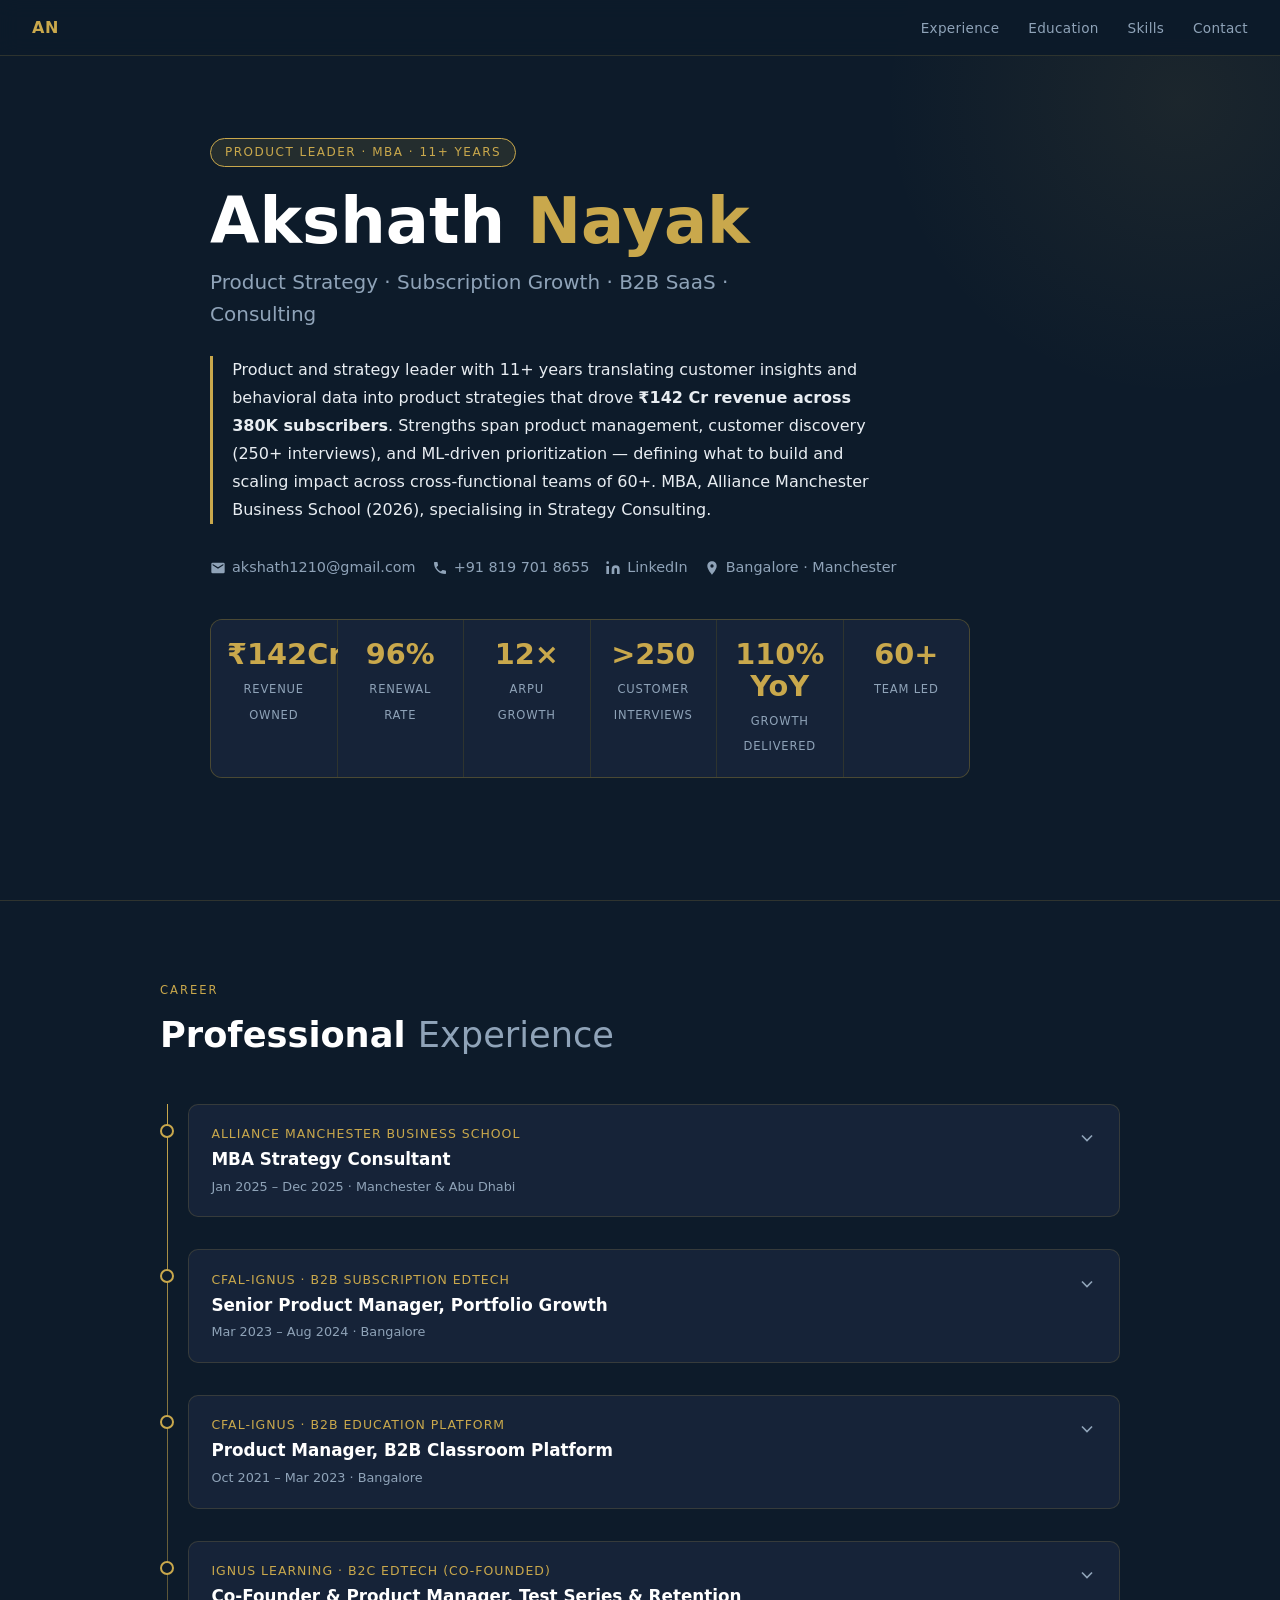
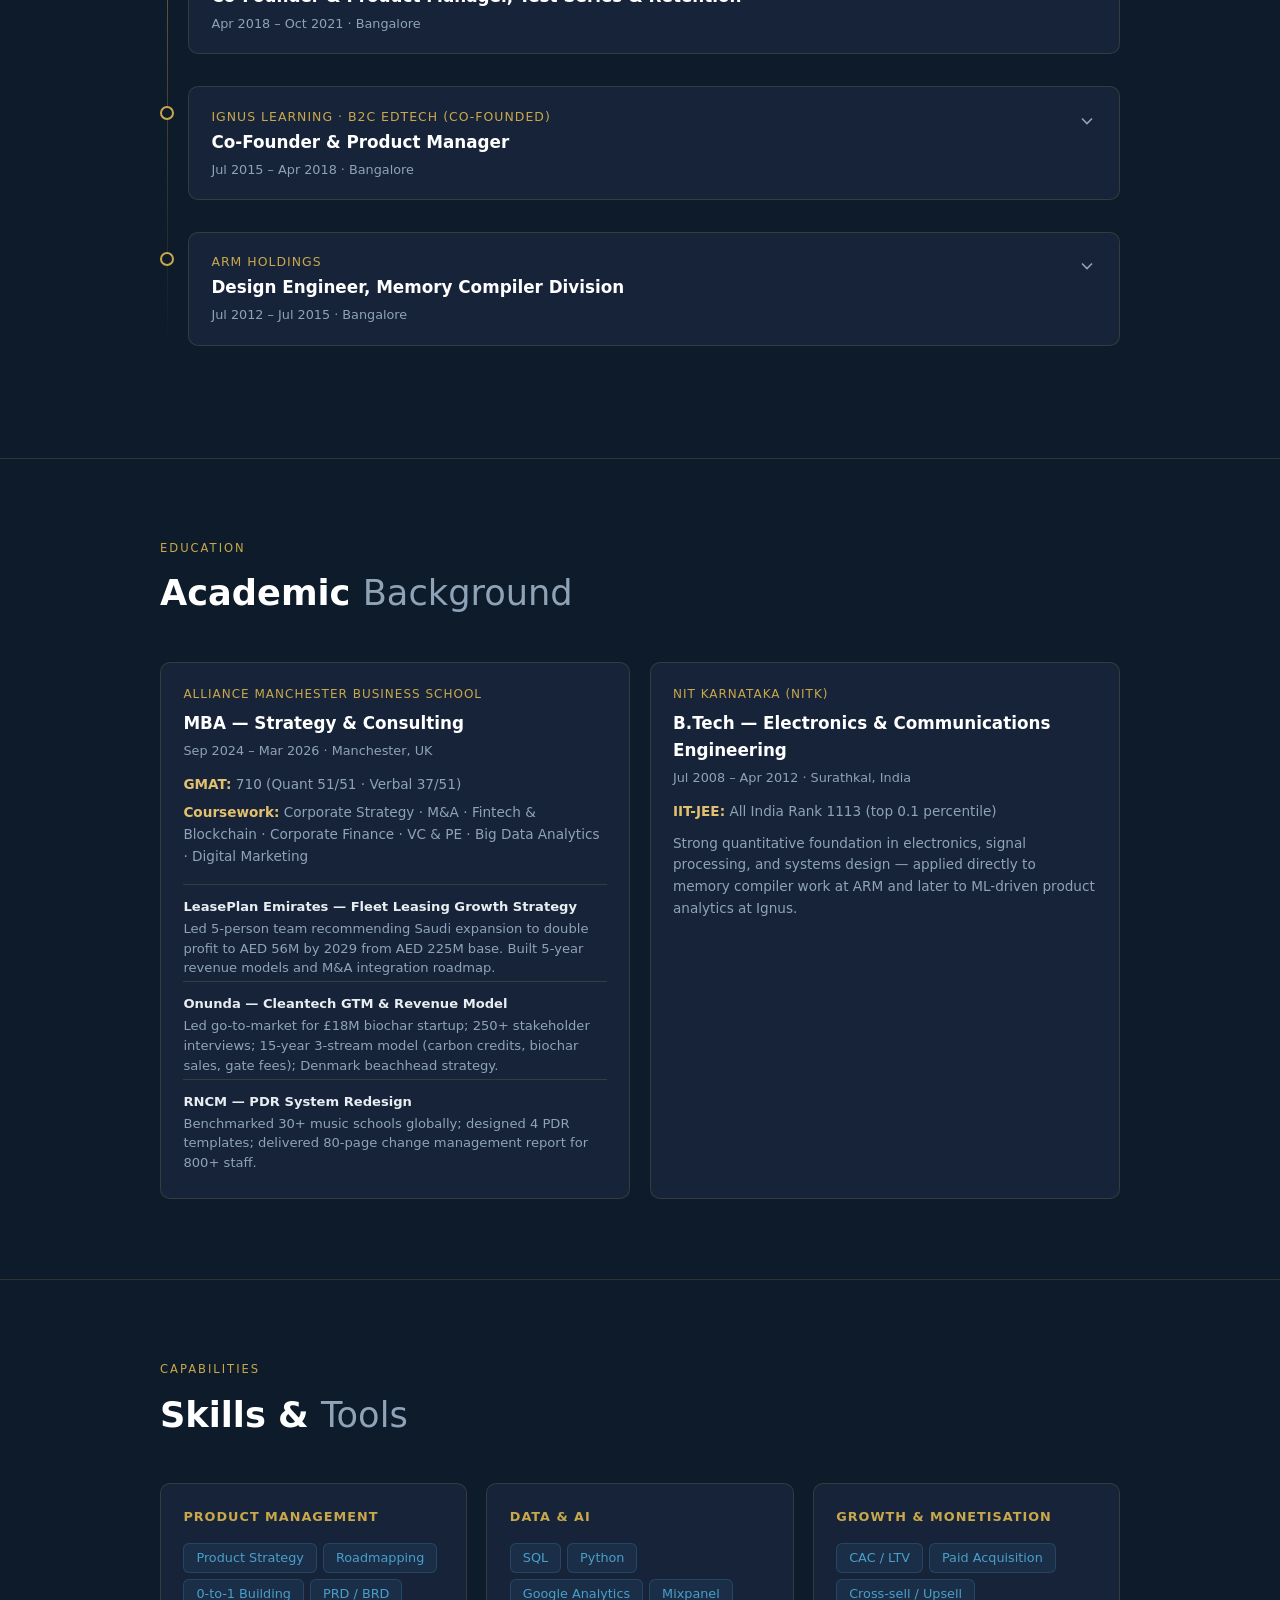
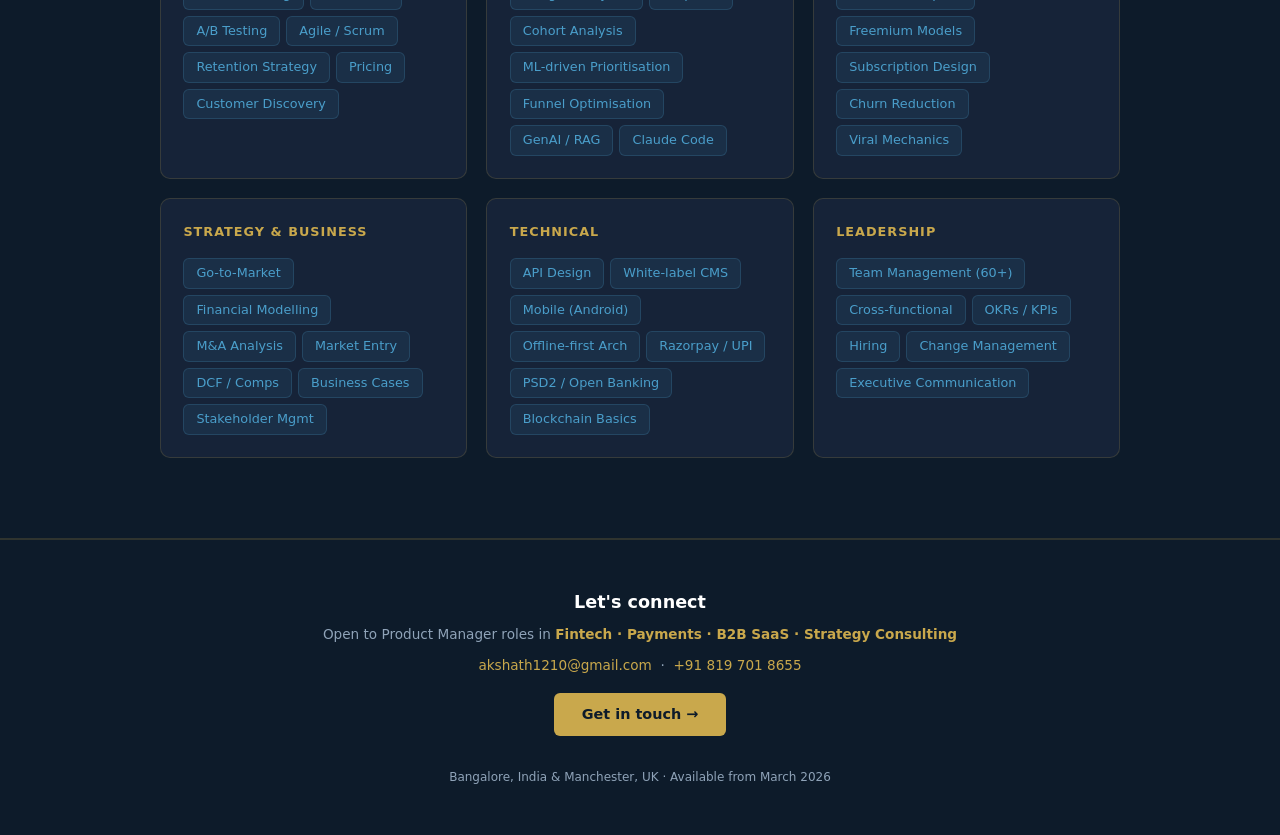
==== commit bc5f34ae: "Update index.html" ====
--- a/index.html
+++ b/index.html
@@ -322,20 +322,12 @@
         <span class="stat-label">ARPU Growth</span>
       </div>
       <div class="stat">
-        <span class="stat-num">7→98%</span>
-        <span class="stat-label">Completion Rate</span>
-      </div>
-      <div class="stat">
-        <span class="stat-num" data-target="250" data-prefix=">" >0</span>
+        <span class="stat-num" data-target="250" data-prefix=">">0</span>
         <span class="stat-label">Customer Interviews</span>
       </div>
       <div class="stat">
         <span class="stat-num" data-target="110" data-suffix="% YoY">0</span>
         <span class="stat-label">Growth Delivered</span>
-      </div>
-      <div class="stat">
-        <span class="stat-num" data-target="34" data-suffix="%">0</span>
-        <span class="stat-label">Upsell Attach Rate</span>
       </div>
       <div class="stat">
         <span class="stat-num" data-target="60" data-suffix="+">0</span>
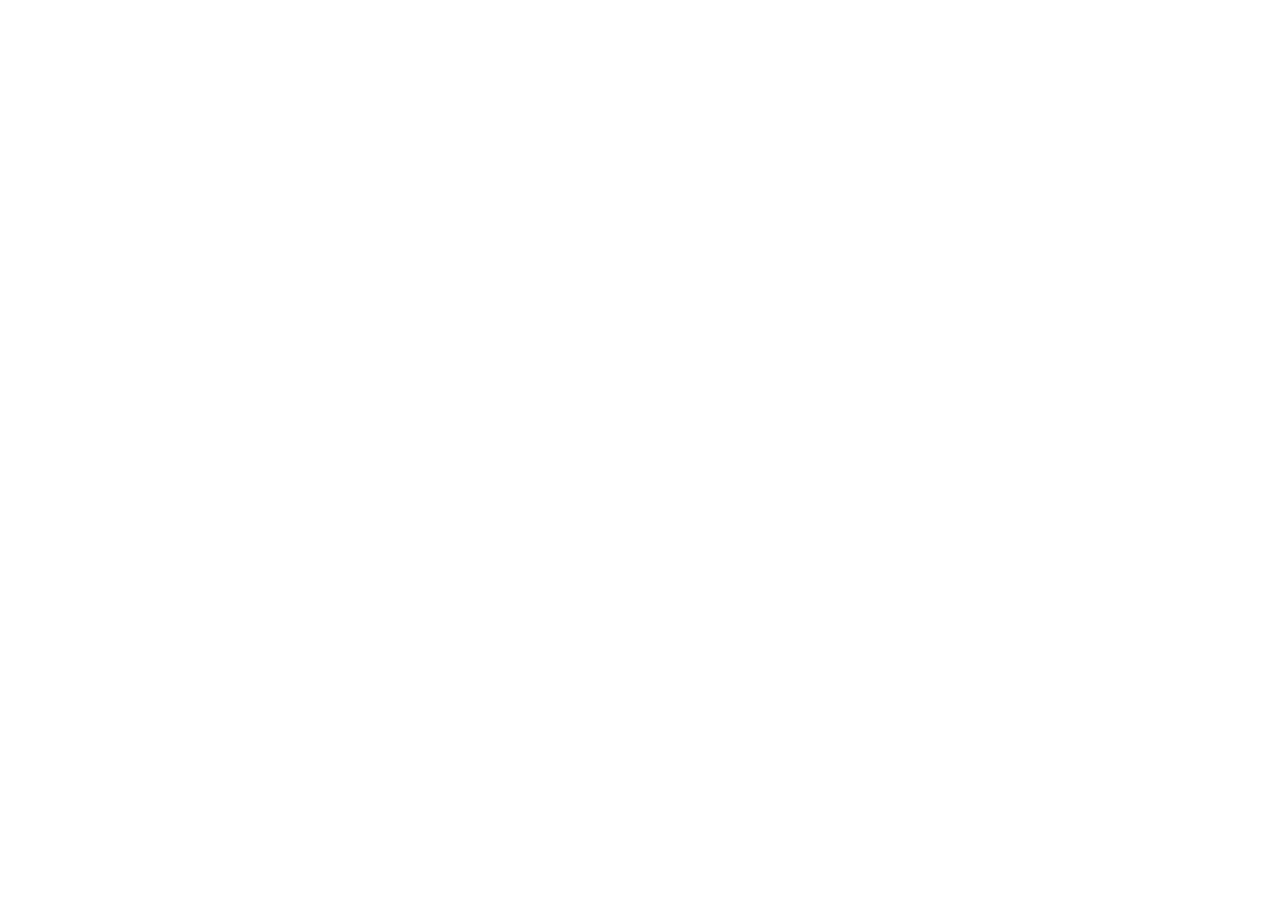
==== commit f311185b: "Updates" ====
--- a/index.html
+++ b/index.html
@@ -1,725 +1 @@
-<!DOCTYPE html>
-<html lang="en">
-<head>
-  <meta charset="UTF-8">
-  <meta name="viewport" content="width=device-width, initial-scale=1.0">
-  <title>Akshath Nayak — Product Leader</title>
-  <style>
-    :root {
-      --navy: #0d1b2a;
-      --navy-mid: #142236;
-      --navy-light: #1e3452;
-      --gold: #c9a84c;
-      --gold-light: #e2c06e;
-      --gold-pale: #f0d898;
-      --text: #e8edf2;
-      --text-muted: #8fa3b8;
-      --accent: #4a9eca;
-      --card-bg: #162338;
-      --card-border: rgba(201,168,76,0.18);
-    }
-
-    * { margin: 0; padding: 0; box-sizing: border-box; }
-
-    html { scroll-behavior: smooth; }
-
-    body {
-      background: var(--navy);
-      color: var(--text);
-      font-family: 'Segoe UI', system-ui, -apple-system, sans-serif;
-      line-height: 1.6;
-      overflow-x: hidden;
-    }
-
-    /* ── NAV ── */
-    nav {
-      position: fixed; top: 0; left: 0; right: 0; z-index: 100;
-      background: rgba(13,27,42,0.92);
-      backdrop-filter: blur(10px);
-      border-bottom: 1px solid var(--card-border);
-      display: flex; align-items: center; justify-content: space-between;
-      padding: 0 2rem; height: 56px;
-    }
-    nav .brand { color: var(--gold); font-weight: 700; font-size: 1rem; letter-spacing: 0.5px; }
-    nav ul { list-style: none; display: flex; gap: 1.8rem; }
-    nav a { color: var(--text-muted); text-decoration: none; font-size: 0.85rem; letter-spacing: 0.3px; transition: color 0.2s; }
-    nav a:hover { color: var(--gold); }
-
-    /* ── HERO ── */
-    #hero {
-      min-height: 100vh;
-      display: flex; flex-direction: column; justify-content: center;
-      padding: 80px 2rem 4rem;
-      position: relative;
-      overflow: hidden;
-    }
-    #hero::before {
-      content: '';
-      position: absolute; top: -200px; right: -200px;
-      width: 600px; height: 600px;
-      background: radial-gradient(circle, rgba(201,168,76,0.08) 0%, transparent 70%);
-      pointer-events: none;
-    }
-    .hero-inner { max-width: 860px; margin: 0 auto; width: 100%; }
-    .hero-tag {
-      display: inline-block;
-      background: rgba(201,168,76,0.12);
-      border: 1px solid var(--gold);
-      color: var(--gold);
-      font-size: 0.75rem; letter-spacing: 1.5px; text-transform: uppercase;
-      padding: 4px 14px; border-radius: 20px; margin-bottom: 1.2rem;
-    }
-    h1 {
-      font-size: clamp(2.4rem, 6vw, 4rem);
-      font-weight: 700; line-height: 1.1;
-      color: #fff;
-      margin-bottom: 0.6rem;
-    }
-    h1 span { color: var(--gold); }
-    .hero-sub {
-      font-size: clamp(1rem, 2.5vw, 1.25rem);
-      color: var(--text-muted);
-      margin-bottom: 1.6rem;
-      max-width: 620px;
-    }
-    .hero-summary {
-      font-size: 1rem; color: var(--text);
-      max-width: 680px; line-height: 1.75;
-      margin-bottom: 2rem;
-      border-left: 3px solid var(--gold);
-      padding-left: 1.2rem;
-    }
-    .hero-contacts {
-      display: flex; flex-wrap: wrap; gap: 1rem; margin-bottom: 2.5rem;
-    }
-    .hero-contacts a {
-      color: var(--text-muted); text-decoration: none; font-size: 0.9rem;
-      display: flex; align-items: center; gap: 6px;
-      transition: color 0.2s;
-    }
-    .hero-contacts a:hover { color: var(--gold); }
-    .hero-contacts svg { width: 16px; height: 16px; fill: currentColor; }
-
-    /* ── STATS ROW ── */
-    .stats-row {
-      display: grid; grid-template-columns: repeat(auto-fit, minmax(120px, 1fr));
-      gap: 1px; background: var(--card-border);
-      border: 1px solid var(--card-border); border-radius: 12px;
-      overflow: hidden; max-width: 760px;
-    }
-    .stat {
-      background: var(--card-bg);
-      padding: 1.2rem 1rem; text-align: center;
-      transition: background 0.2s;
-    }
-    .stat:hover { background: var(--navy-light); }
-    .stat-num {
-      display: block;
-      font-size: 1.8rem; font-weight: 700; color: var(--gold);
-      line-height: 1.1; margin-bottom: 4px;
-    }
-    .stat-label { font-size: 0.72rem; color: var(--text-muted); text-transform: uppercase; letter-spacing: 0.8px; }
-
-    /* ── SECTIONS ── */
-    section { padding: 80px 2rem; }
-    .section-inner { max-width: 960px; margin: 0 auto; }
-    .section-title {
-      font-size: 0.72rem; text-transform: uppercase; letter-spacing: 2px;
-      color: var(--gold); margin-bottom: 0.5rem;
-    }
-    h2 { font-size: clamp(1.6rem, 3vw, 2.2rem); color: #fff; margin-bottom: 2.5rem; }
-    h2 .dim { color: var(--text-muted); font-weight: 400; }
-
-    /* ── TIMELINE ── */
-    .timeline { position: relative; padding-left: 28px; }
-    .timeline::before {
-      content: ''; position: absolute; left: 7px; top: 0; bottom: 0;
-      width: 1px; background: linear-gradient(to bottom, var(--gold), transparent);
-    }
-    .tl-item { position: relative; margin-bottom: 2rem; }
-    .tl-dot {
-      position: absolute; left: -28px; top: 20px;
-      width: 14px; height: 14px; border-radius: 50%;
-      background: var(--navy); border: 2px solid var(--gold);
-      transition: background 0.2s;
-      cursor: pointer;
-    }
-    .tl-item.open .tl-dot { background: var(--gold); }
-
-    .tl-card {
-      background: var(--card-bg);
-      border: 1px solid var(--card-border);
-      border-radius: 10px; overflow: hidden;
-      transition: border-color 0.2s;
-    }
-    .tl-card:hover { border-color: rgba(201,168,76,0.4); }
-    .tl-item.open .tl-card { border-color: var(--gold); }
-
-    .tl-header {
-      padding: 1.2rem 1.4rem;
-      cursor: pointer;
-      display: grid;
-      grid-template-columns: 1fr auto;
-      gap: 0.5rem;
-      align-items: start;
-    }
-    .tl-company { font-size: 0.78rem; color: var(--gold); text-transform: uppercase; letter-spacing: 1px; margin-bottom: 2px; }
-    .tl-title { font-size: 1.05rem; font-weight: 600; color: #fff; margin-bottom: 4px; }
-    .tl-date { font-size: 0.8rem; color: var(--text-muted); }
-    .tl-chevron {
-      width: 20px; height: 20px; color: var(--text-muted);
-      transition: transform 0.3s;
-      flex-shrink: 0; margin-top: 4px;
-    }
-    .tl-item.open .tl-chevron { transform: rotate(180deg); }
-
-    .tl-body {
-      max-height: 0; overflow: hidden;
-      transition: max-height 0.4s ease, padding 0.3s ease;
-    }
-    .tl-item.open .tl-body { max-height: 600px; }
-    .tl-body-inner {
-      padding: 0 1.4rem 1.4rem;
-      border-top: 1px solid var(--card-border);
-    }
-    .tl-chips { display: flex; flex-wrap: wrap; gap: 6px; margin: 1rem 0 0.8rem; }
-    .chip {
-      font-size: 0.72rem; padding: 3px 10px; border-radius: 20px;
-      background: rgba(201,168,76,0.1); color: var(--gold-light);
-      border: 1px solid rgba(201,168,76,0.25);
-    }
-    .tl-bullets { list-style: none; margin-top: 0.8rem; }
-    .tl-bullets li {
-      padding: 5px 0 5px 16px; position: relative;
-      font-size: 0.9rem; color: var(--text-muted); line-height: 1.6;
-    }
-    .tl-bullets li::before {
-      content: ''; position: absolute; left: 0; top: 13px;
-      width: 5px; height: 5px; border-radius: 50%;
-      background: var(--gold);
-    }
-    .tl-bullets li strong { color: var(--text); }
-    .tl-bullets .metric { color: var(--gold-light); font-weight: 600; }
-
-    /* ── SKILLS ── */
-    .skills-grid { display: grid; grid-template-columns: repeat(auto-fit, minmax(240px, 1fr)); gap: 1.2rem; }
-    .skill-group {
-      background: var(--card-bg);
-      border: 1px solid var(--card-border);
-      border-radius: 10px; padding: 1.4rem;
-    }
-    .skill-group h3 { font-size: 0.8rem; color: var(--gold); text-transform: uppercase; letter-spacing: 1px; margin-bottom: 1rem; }
-    .skill-tags { display: flex; flex-wrap: wrap; gap: 6px; }
-    .skill-tag {
-      font-size: 0.8rem; padding: 4px 12px; border-radius: 6px;
-      background: rgba(74,158,202,0.1); color: var(--accent);
-      border: 1px solid rgba(74,158,202,0.2);
-    }
-
-    /* ── EDUCATION ── */
-    .edu-grid { display: grid; grid-template-columns: repeat(auto-fit, minmax(280px, 1fr)); gap: 1.2rem; }
-    .edu-card {
-      background: var(--card-bg);
-      border: 1px solid var(--card-border);
-      border-radius: 10px; padding: 1.4rem;
-    }
-    .edu-school { font-size: 0.75rem; color: var(--gold); text-transform: uppercase; letter-spacing: 1px; margin-bottom: 6px; }
-    .edu-degree { font-size: 1.05rem; font-weight: 600; color: #fff; margin-bottom: 4px; }
-    .edu-date { font-size: 0.8rem; color: var(--text-muted); margin-bottom: 0.8rem; }
-    .edu-detail { font-size: 0.85rem; color: var(--text-muted); margin-bottom: 0.4rem; }
-    .edu-detail strong { color: var(--gold-light); }
-    .edu-projects { margin-top: 1rem; }
-    .edu-proj {
-      border-top: 1px solid var(--card-border);
-      padding: 0.7rem 0 0.2rem;
-      font-size: 0.82rem;
-    }
-    .edu-proj-title { color: var(--text); font-weight: 600; margin-bottom: 2px; }
-    .edu-proj-desc { color: var(--text-muted); line-height: 1.5; }
-
-    /* ── FOOTER ── */
-    footer {
-      text-align: center; padding: 3rem 2rem;
-      border-top: 1px solid var(--card-border);
-      color: var(--text-muted); font-size: 0.85rem;
-    }
-    footer a { color: var(--gold); text-decoration: none; }
-    .footer-cta {
-      display: inline-block; margin-top: 1rem;
-      padding: 10px 28px; border-radius: 6px;
-      background: var(--gold); color: var(--navy);
-      font-weight: 700; font-size: 0.9rem;
-      text-decoration: none; transition: background 0.2s;
-    }
-    .footer-cta:hover { background: var(--gold-light); color: var(--navy); }
-
-    /* ── MISC ── */
-    .divider { border: none; border-top: 1px solid var(--card-border); margin: 0; }
-
-    @media (max-width: 600px) {
-      nav ul { gap: 1rem; }
-      .hero-contacts { flex-direction: column; }
-      .stats-row { grid-template-columns: repeat(2, 1fr); }
-    }
-  </style>
-</head>
-<body>
-
-<!-- NAV -->
-<nav>
-  <span class="brand">AN</span>
-  <ul>
-    <li><a href="#experience">Experience</a></li>
-    <li><a href="#education">Education</a></li>
-    <li><a href="#skills">Skills</a></li>
-    <li><a href="#contact">Contact</a></li>
-  </ul>
-</nav>
-
-<!-- HERO -->
-<section id="hero">
-  <div class="hero-inner">
-    <span class="hero-tag">Product Leader · MBA · 11+ Years</span>
-    <h1>Akshath <span>Nayak</span></h1>
-    <p class="hero-sub">Product Strategy · Subscription Growth · B2B SaaS · Consulting</p>
-    <p class="hero-summary">
-      Product and strategy leader with 11+ years translating customer insights and behavioral data
-      into product strategies that drove <strong>₹142 Cr revenue across 380K subscribers</strong>.
-      Strengths span product management, customer discovery (250+ interviews), and ML-driven
-      prioritization — defining what to build and scaling impact across cross-functional teams of 60+.
-      MBA, Alliance Manchester Business School (2026), specialising in Strategy Consulting.
-    </p>
-    <div class="hero-contacts">
-      <a href="mailto:akshath1210@gmail.com">
-        <svg viewBox="0 0 24 24"><path d="M20 4H4a2 2 0 00-2 2v12a2 2 0 002 2h16a2 2 0 002-2V6a2 2 0 00-2-2zm0 4l-8 5-8-5V6l8 5 8-5v2z"/></svg>
-        akshath1210@gmail.com
-      </a>
-      <a href="tel:+918197018655">
-        <svg viewBox="0 0 24 24"><path d="M6.6 10.8c1.4 2.8 3.8 5.1 6.6 6.6l2.2-2.2c.3-.3.7-.4 1-.2 1.1.4 2.3.6 3.6.6.6 0 1 .4 1 1V20c0 .6-.4 1-1 1-9.4 0-17-7.6-17-17 0-.6.4-1 1-1h3.5c.6 0 1 .4 1 1 0 1.3.2 2.5.6 3.6.1.3 0 .7-.2 1L6.6 10.8z"/></svg>
-        +91 819 701 8655
-      </a>
-      <a href="#">
-        <svg viewBox="0 0 24 24"><path d="M16 8a6 6 0 016 6v7h-4v-7a2 2 0 00-2-2 2 2 0 00-2 2v7h-4v-7a6 6 0 016-6zM2 9h4v12H2zm2-3a2 2 0 100-4 2 2 0 000 4z"/></svg>
-        LinkedIn
-      </a>
-      <a href="#">
-        <svg viewBox="0 0 24 24"><path d="M12 2C8.13 2 5 5.13 5 9c0 5.25 7 13 7 13s7-7.75 7-13c0-3.87-3.13-7-7-7zm0 9.5a2.5 2.5 0 110-5 2.5 2.5 0 010 5z"/></svg>
-        Bangalore · Manchester
-      </a>
-    </div>
-
-    <div class="stats-row">
-      <div class="stat">
-        <span class="stat-num" data-target="142" data-prefix="₹" data-suffix="Cr">0</span>
-        <span class="stat-label">Revenue Owned</span>
-      </div>
-      <div class="stat">
-        <span class="stat-num" data-target="96" data-suffix="%">0</span>
-        <span class="stat-label">Renewal Rate</span>
-      </div>
-      <div class="stat">
-        <span class="stat-num">12×</span>
-        <span class="stat-label">ARPU Growth</span>
-      </div>
-      <div class="stat">
-        <span class="stat-num" data-target="250" data-prefix=">">0</span>
-        <span class="stat-label">Customer Interviews</span>
-      </div>
-      <div class="stat">
-        <span class="stat-num" data-target="110" data-suffix="% YoY">0</span>
-        <span class="stat-label">Growth Delivered</span>
-      </div>
-      <div class="stat">
-        <span class="stat-num" data-target="60" data-suffix="+">0</span>
-        <span class="stat-label">Team Led</span>
-      </div>
-    </div>
-  </div>
-</section>
-
-<hr class="divider">
-
-<!-- EXPERIENCE -->
-<section id="experience">
-  <div class="section-inner">
-    <p class="section-title">Career</p>
-    <h2>Professional <span class="dim">Experience</span></h2>
-
-    <div class="timeline">
-
-      <!-- MBA Consulting -->
-      <div class="tl-item" id="job-mba">
-        <div class="tl-dot" onclick="toggleJob('job-mba')"></div>
-        <div class="tl-card">
-          <div class="tl-header" onclick="toggleJob('job-mba')">
-            <div>
-              <div class="tl-company">Alliance Manchester Business School</div>
-              <div class="tl-title">MBA Strategy Consultant</div>
-              <div class="tl-date">Jan 2025 – Dec 2025 · Manchester &amp; Abu Dhabi</div>
-            </div>
-            <svg class="tl-chevron" viewBox="0 0 24 24" fill="none" stroke="currentColor" stroke-width="2"><polyline points="6 9 12 15 18 9"/></svg>
-          </div>
-          <div class="tl-body">
-            <div class="tl-body-inner">
-              <div class="tl-chips">
-                <span class="chip">Strategy Consulting</span>
-                <span class="chip">Financial Modelling</span>
-                <span class="chip">Market Entry</span>
-                <span class="chip">GTM Strategy</span>
-                <span class="chip">Stakeholder Interviews</span>
-              </div>
-              <ul class="tl-bullets">
-                <li><strong>LeasePlan Emirates (Jan–Jun 2025):</strong> Repositioned an <span class="metric">AED 225M</span> fleet-leasing business toward integrated mobility; evaluated 25+ strategic opportunities and recommended Saudi Arabia expansion to double profit by 2029 — <span class="metric">29% margin, 14,340-unit fleet.</span></li>
-                <li><strong>Onunda — Cleantech Biochar Startup (Jul–Dec 2025):</strong> Built go-to-market strategy and a 15-year, 3-stream revenue model for an <span class="metric">£18M</span> cleantech startup; ran <span class="metric">250+ stakeholder interviews</span> across utilities, agriculture, and regulators; authored global-expansion playbook identifying Denmark as beachhead market.</li>
-              </ul>
-            </div>
-          </div>
-        </div>
-      </div>
-
-      <!-- CFAL SPM -->
-      <div class="tl-item" id="job-cfal-spm">
-        <div class="tl-dot" onclick="toggleJob('job-cfal-spm')"></div>
-        <div class="tl-card">
-          <div class="tl-header" onclick="toggleJob('job-cfal-spm')">
-            <div>
-              <div class="tl-company">CFAL-Ignus · B2B Subscription Edtech</div>
-              <div class="tl-title">Senior Product Manager, Portfolio Growth</div>
-              <div class="tl-date">Mar 2023 – Aug 2024 · Bangalore</div>
-            </div>
-            <svg class="tl-chevron" viewBox="0 0 24 24" fill="none" stroke="currentColor" stroke-width="2"><polyline points="6 9 12 15 18 9"/></svg>
-          </div>
-          <div class="tl-body">
-            <div class="tl-body-inner">
-              <div class="tl-chips">
-                <span class="chip">Portfolio PM</span>
-                <span class="chip">Subscription Growth</span>
-                <span class="chip">Retention</span>
-                <span class="chip">B2B Renewals</span>
-                <span class="chip">Paid Acquisition</span>
-                <span class="chip">Team Leadership</span>
-              </div>
-              <ul class="tl-bullets">
-                <li>Owned product and revenue strategy for a <span class="metric">5-product subscription portfolio (₹142 Cr, 380K subscribers)</span>; defined key metrics and quarterly roadmaps; led 5 PMs across cross-functional teams of 60+ (engineering, content, sales).</li>
-                <li>Translated churn analysis into a multi-year bundling strategy (8% discount) and a white-label CMS (10-person eng team), reaching a <span class="metric">96–100% B2B renewal rate</span> across 140 school partnerships.</li>
-                <li>Drove <span class="metric">110% YoY growth</span> in test series product through ₹14 Cr paid acquisition (Google, Instagram, influencers) and a cross-product recommendation engine generating 25% incremental revenue.</li>
-              </ul>
-            </div>
-          </div>
-        </div>
-      </div>
-
-      <!-- CFAL PM -->
-      <div class="tl-item" id="job-cfal-pm">
-        <div class="tl-dot" onclick="toggleJob('job-cfal-pm')"></div>
-        <div class="tl-card">
-          <div class="tl-header" onclick="toggleJob('job-cfal-pm')">
-            <div>
-              <div class="tl-company">CFAL-Ignus · B2B Education Platform</div>
-              <div class="tl-title">Product Manager, B2B Classroom Platform</div>
-              <div class="tl-date">Oct 2021 – Mar 2023 · Bangalore</div>
-            </div>
-            <svg class="tl-chevron" viewBox="0 0 24 24" fill="none" stroke="currentColor" stroke-width="2"><polyline points="6 9 12 15 18 9"/></svg>
-          </div>
-          <div class="tl-body">
-            <div class="tl-body-inner">
-              <div class="tl-chips">
-                <span class="chip">0-to-1 Build</span>
-                <span class="chip">Real-time Architecture</span>
-                <span class="chip">B2B SaaS</span>
-                <span class="chip">Stakeholder Management</span>
-              </div>
-              <ul class="tl-bullets">
-                <li>Pitched and built teacher-controlled synchronous learning platform for grades 7–10; led a <span class="metric">36-person team</span> (engineering, content, sales) from concept to launch across 52 schools and 9,800 students — <span class="metric">₹19.6 Cr in 18 months.</span></li>
-                <li>Designed real-time classroom orchestration: content sync to tablets, timed assessments, live leaderboards, simulations, and automated parent-reporting — one-click progress reports that became the key sales driver for school adoption.</li>
-                <li>Built product as strategic funnel capturing students in grades 7–10 to reduce churn to competitors in premium grades 11–12.</li>
-              </ul>
-            </div>
-          </div>
-        </div>
-      </div>
-
-      <!-- Ignus Co-Founder 2 -->
-      <div class="tl-item" id="job-ignus2">
-        <div class="tl-dot" onclick="toggleJob('job-ignus2')"></div>
-        <div class="tl-card">
-          <div class="tl-header" onclick="toggleJob('job-ignus2')">
-            <div>
-              <div class="tl-company">Ignus Learning · B2C Edtech (Co-founded)</div>
-              <div class="tl-title">Co-Founder &amp; Product Manager, Test Series &amp; Retention</div>
-              <div class="tl-date">Apr 2018 – Oct 2021 · Bangalore</div>
-            </div>
-            <svg class="tl-chevron" viewBox="0 0 24 24" fill="none" stroke="currentColor" stroke-width="2"><polyline points="6 9 12 15 18 9"/></svg>
-          </div>
-          <div class="tl-body">
-            <div class="tl-body-inner">
-              <div class="tl-chips">
-                <span class="chip">ML Analytics</span>
-                <span class="chip">Marketplace</span>
-                <span class="chip">ARPU Expansion</span>
-                <span class="chip">Retention</span>
-                <span class="chip">Two-sided Platform</span>
-              </div>
-              <ul class="tl-bullets">
-                <li>Launched analytics-led test series (ML weak-topic identification, rank prediction, benchmarking vs top scorers), scaling to <span class="metric">70,000 paid users</span> and becoming the primary revenue driver.</li>
-                <li>Identified bottom-quartile churn risk; launched 1:1 live-mentoring marketplace (teacher revenue-share model) — <span class="metric">34% attach rate (24,000 subscribers)</span>, lifting ARPU from ₹2,000 to <span class="metric">₹25,000.</span></li>
-                <li>Drove 15%+ YoY retention improvement through A/B testing, adaptive study plans, auto-timetables, and concept-linked solutions.</li>
-              </ul>
-            </div>
-          </div>
-        </div>
-      </div>
-
-      <!-- Ignus Co-Founder 1 -->
-      <div class="tl-item" id="job-ignus1">
-        <div class="tl-dot" onclick="toggleJob('job-ignus1')"></div>
-        <div class="tl-card">
-          <div class="tl-header" onclick="toggleJob('job-ignus1')">
-            <div>
-              <div class="tl-company">Ignus Learning · B2C Edtech (Co-founded)</div>
-              <div class="tl-title">Co-Founder &amp; Product Manager</div>
-              <div class="tl-date">Jul 2015 – Apr 2018 · Bangalore</div>
-            </div>
-            <svg class="tl-chevron" viewBox="0 0 24 24" fill="none" stroke="currentColor" stroke-width="2"><polyline points="6 9 12 15 18 9"/></svg>
-          </div>
-          <div class="tl-body">
-            <div class="tl-body-inner">
-              <div class="tl-chips">
-                <span class="chip">0-to-1</span>
-                <span class="chip">Freemium</span>
-                <span class="chip">User Research</span>
-                <span class="chip">Funnel Optimisation</span>
-                <span class="chip">College Partnerships</span>
-              </div>
-              <ul class="tl-bullets">
-                <li>Scaled B2C exam prep platform from <span class="metric">0 to 31,500 paid subscribers</span> across 130 colleges; led team of 15+ through product roadmap, freemium pricing experiments, and analytics-driven funnel optimisation.</li>
-                <li>Conducted 200 hours of user research (teaching JEE classes); redesigned from 8-hour monolithic content to modular 2-hour segments — completion rate improved from <span class="metric">7% to 98%</span>, driving 90%+ YoY retention.</li>
-                <li>Built platform to profitability (₹2.08 Cr revenue) without external funding; recovered ₹1 Cr pooled investment.</li>
-              </ul>
-            </div>
-          </div>
-        </div>
-      </div>
-
-      <!-- ARM -->
-      <div class="tl-item" id="job-arm">
-        <div class="tl-dot" onclick="toggleJob('job-arm')"></div>
-        <div class="tl-card">
-          <div class="tl-header" onclick="toggleJob('job-arm')">
-            <div>
-              <div class="tl-company">ARM Holdings</div>
-              <div class="tl-title">Design Engineer, Memory Compiler Division</div>
-              <div class="tl-date">Jul 2012 – Jul 2015 · Bangalore</div>
-            </div>
-            <svg class="tl-chevron" viewBox="0 0 24 24" fill="none" stroke="currentColor" stroke-width="2"><polyline points="6 9 12 15 18 9"/></svg>
-          </div>
-          <div class="tl-body">
-            <div class="tl-body-inner">
-              <div class="tl-chips">
-                <span class="chip">Semiconductor IP</span>
-                <span class="chip">SRAM Compilers</span>
-                <span class="chip">Global Team</span>
-                <span class="chip">Hardware-Software Interface</span>
-              </div>
-              <ul class="tl-bullets">
-                <li>Designed parameterized SRAM memory compilers enabling semiconductor customers to generate custom configurations; IP shipped in <span class="metric">billions of devices</span> globally.</li>
-                <li>Collaborated with global team on compiler architecture, validation, integration, and customer support across process nodes.</li>
-                <li>Left to co-found Ignus — applying product thinking from ARM (modular design, user-centric customisation) to edtech platform development.</li>
-              </ul>
-            </div>
-          </div>
-        </div>
-      </div>
-
-    </div><!-- /timeline -->
-  </div>
-</section>
-
-<hr class="divider">
-
-<!-- EDUCATION -->
-<section id="education">
-  <div class="section-inner">
-    <p class="section-title">Education</p>
-    <h2>Academic <span class="dim">Background</span></h2>
-
-    <div class="edu-grid">
-      <div class="edu-card">
-        <div class="edu-school">Alliance Manchester Business School</div>
-        <div class="edu-degree">MBA — Strategy &amp; Consulting</div>
-        <div class="edu-date">Sep 2024 – Mar 2026 · Manchester, UK</div>
-        <div class="edu-detail"><strong>GMAT:</strong> 710 (Quant 51/51 · Verbal 37/51)</div>
-        <div class="edu-detail"><strong>Coursework:</strong> Corporate Strategy · M&amp;A · Fintech &amp; Blockchain · Corporate Finance · VC &amp; PE · Big Data Analytics · Digital Marketing</div>
-        <div class="edu-projects">
-          <div class="edu-proj">
-            <div class="edu-proj-title">LeasePlan Emirates — Fleet Leasing Growth Strategy</div>
-            <div class="edu-proj-desc">Led 5-person team recommending Saudi expansion to double profit to AED 56M by 2029 from AED 225M base. Built 5-year revenue models and M&amp;A integration roadmap.</div>
-          </div>
-          <div class="edu-proj">
-            <div class="edu-proj-title">Onunda — Cleantech GTM &amp; Revenue Model</div>
-            <div class="edu-proj-desc">Led go-to-market for £18M biochar startup; 250+ stakeholder interviews; 15-year 3-stream model (carbon credits, biochar sales, gate fees); Denmark beachhead strategy.</div>
-          </div>
-          <div class="edu-proj">
-            <div class="edu-proj-title">RNCM — PDR System Redesign</div>
-            <div class="edu-proj-desc">Benchmarked 30+ music schools globally; designed 4 PDR templates; delivered 80-page change management report for 800+ staff.</div>
-          </div>
-        </div>
-      </div>
-
-      <div class="edu-card">
-        <div class="edu-school">NIT Karnataka (NITK)</div>
-        <div class="edu-degree">B.Tech — Electronics &amp; Communications Engineering</div>
-        <div class="edu-date">Jul 2008 – Apr 2012 · Surathkal, India</div>
-        <div class="edu-detail"><strong>IIT-JEE:</strong> All India Rank 1113 (top 0.1 percentile)</div>
-        <div class="edu-detail" style="margin-top:0.6rem; color: var(--text-muted); font-size:0.85rem;">Strong quantitative foundation in electronics, signal processing, and systems design — applied directly to memory compiler work at ARM and later to ML-driven product analytics at Ignus.</div>
-      </div>
-    </div>
-  </div>
-</section>
-
-<hr class="divider">
-
-<!-- SKILLS -->
-<section id="skills">
-  <div class="section-inner">
-    <p class="section-title">Capabilities</p>
-    <h2>Skills &amp; <span class="dim">Tools</span></h2>
-
-    <div class="skills-grid">
-      <div class="skill-group">
-        <h3>Product Management</h3>
-        <div class="skill-tags">
-          <span class="skill-tag">Product Strategy</span>
-          <span class="skill-tag">Roadmapping</span>
-          <span class="skill-tag">0-to-1 Building</span>
-          <span class="skill-tag">PRD / BRD</span>
-          <span class="skill-tag">A/B Testing</span>
-          <span class="skill-tag">Agile / Scrum</span>
-          <span class="skill-tag">Retention Strategy</span>
-          <span class="skill-tag">Pricing</span>
-          <span class="skill-tag">Customer Discovery</span>
-        </div>
-      </div>
-      <div class="skill-group">
-        <h3>Data &amp; AI</h3>
-        <div class="skill-tags">
-          <span class="skill-tag">SQL</span>
-          <span class="skill-tag">Python</span>
-          <span class="skill-tag">Google Analytics</span>
-          <span class="skill-tag">Mixpanel</span>
-          <span class="skill-tag">Cohort Analysis</span>
-          <span class="skill-tag">ML-driven Prioritisation</span>
-          <span class="skill-tag">Funnel Optimisation</span>
-          <span class="skill-tag">GenAI / RAG</span>
-          <span class="skill-tag">Claude Code</span>
-        </div>
-      </div>
-      <div class="skill-group">
-        <h3>Growth &amp; Monetisation</h3>
-        <div class="skill-tags">
-          <span class="skill-tag">CAC / LTV</span>
-          <span class="skill-tag">Paid Acquisition</span>
-          <span class="skill-tag">Cross-sell / Upsell</span>
-          <span class="skill-tag">Freemium Models</span>
-          <span class="skill-tag">Subscription Design</span>
-          <span class="skill-tag">Churn Reduction</span>
-          <span class="skill-tag">Viral Mechanics</span>
-        </div>
-      </div>
-      <div class="skill-group">
-        <h3>Strategy &amp; Business</h3>
-        <div class="skill-tags">
-          <span class="skill-tag">Go-to-Market</span>
-          <span class="skill-tag">Financial Modelling</span>
-          <span class="skill-tag">M&amp;A Analysis</span>
-          <span class="skill-tag">Market Entry</span>
-          <span class="skill-tag">DCF / Comps</span>
-          <span class="skill-tag">Business Cases</span>
-          <span class="skill-tag">Stakeholder Mgmt</span>
-        </div>
-      </div>
-      <div class="skill-group">
-        <h3>Technical</h3>
-        <div class="skill-tags">
-          <span class="skill-tag">API Design</span>
-          <span class="skill-tag">White-label CMS</span>
-          <span class="skill-tag">Mobile (Android)</span>
-          <span class="skill-tag">Offline-first Arch</span>
-          <span class="skill-tag">Razorpay / UPI</span>
-          <span class="skill-tag">PSD2 / Open Banking</span>
-          <span class="skill-tag">Blockchain Basics</span>
-        </div>
-      </div>
-      <div class="skill-group">
-        <h3>Leadership</h3>
-        <div class="skill-tags">
-          <span class="skill-tag">Team Management (60+)</span>
-          <span class="skill-tag">Cross-functional</span>
-          <span class="skill-tag">OKRs / KPIs</span>
-          <span class="skill-tag">Hiring</span>
-          <span class="skill-tag">Change Management</span>
-          <span class="skill-tag">Executive Communication</span>
-        </div>
-      </div>
-    </div>
-  </div>
-</section>
-
-<hr class="divider">
-
-<!-- FOOTER / CONTACT -->
-<footer id="contact">
-  <p style="font-size:1.1rem; color:#fff; font-weight:600; margin-bottom:0.5rem;">Let's connect</p>
-  <p>Open to Product Manager roles in <strong style="color:var(--gold)">Fintech · Payments · B2B SaaS · Strategy Consulting</strong></p>
-  <p style="margin-top:0.6rem;">
-    <a href="mailto:akshath1210@gmail.com">akshath1210@gmail.com</a> &nbsp;·&nbsp;
-    <a href="tel:+918197018655">+91 819 701 8655</a>
-  </p>
-  <a class="footer-cta" href="mailto:akshath1210@gmail.com">Get in touch →</a>
-  <p style="margin-top:2rem; font-size:0.75rem; color: var(--text-muted);">Bangalore, India &amp; Manchester, UK · Available from March 2026</p>
-</footer>
-
-<script>
-  // Toggle timeline items
-  function toggleJob(id) {
-    const el = document.getElementById(id);
-    el.classList.toggle('open');
-  }
-
-  // Count-up animation for stats
-  function animateCountUp() {
-    document.querySelectorAll('.stat-num[data-target]').forEach(el => {
-      const target = parseInt(el.dataset.target);
-      const suffix = el.dataset.suffix || '';
-      const prefix = el.dataset.prefix || '';
-      let current = 0;
-      const step = Math.ceil(target / 40);
-      const timer = setInterval(() => {
-        current = Math.min(current + step, target);
-        el.textContent = prefix + current + suffix;
-        if (current >= target) clearInterval(timer);
-      }, 30);
-    });
-  }
-
-  // Trigger count-up when hero stats scroll into view
-  const statsRow = document.querySelector('.stats-row');
-  const observer = new IntersectionObserver(entries => {
-    entries.forEach(e => { if (e.isIntersecting) { animateCountUp(); observer.disconnect(); } });
-  }, { threshold: 0.3 });
-  if (statsRow) observer.observe(statsRow);
-
-  // Smooth active nav highlight
-  const sections = document.querySelectorAll('section[id], footer[id]');
-  const navLinks = document.querySelectorAll('nav a');
-  window.addEventListener('scroll', () => {
-    let current = '';
-    sections.forEach(s => { if (window.scrollY >= s.offsetTop - 80) current = s.id; });
-    navLinks.forEach(a => {
-      a.style.color = a.getAttribute('href') === '#' + current ? 'var(--gold)' : '';
-    });
-  });
-</script>
-
-</body>
-</html>
+<!doctype html><html lang="en"><head><meta charset="utf-8"/><meta name="viewport" content="width=device-width,initial-scale=1"/><meta name="description" content="Akshath Nayak — GTM & Strategy Leader. 11+ years driving B2B commercial outcomes."/><title>Akshath Nayak · GTM & Strategy</title><script defer="defer" src="/theworld/gtm-portfolio/static/js/main.034d768d.js"></script><link href="/theworld/gtm-portfolio/static/css/main.890004bd.css" rel="stylesheet"></head><body><noscript>You need to enable JavaScript to run this app.</noscript><div id="root"></div></body></html>
